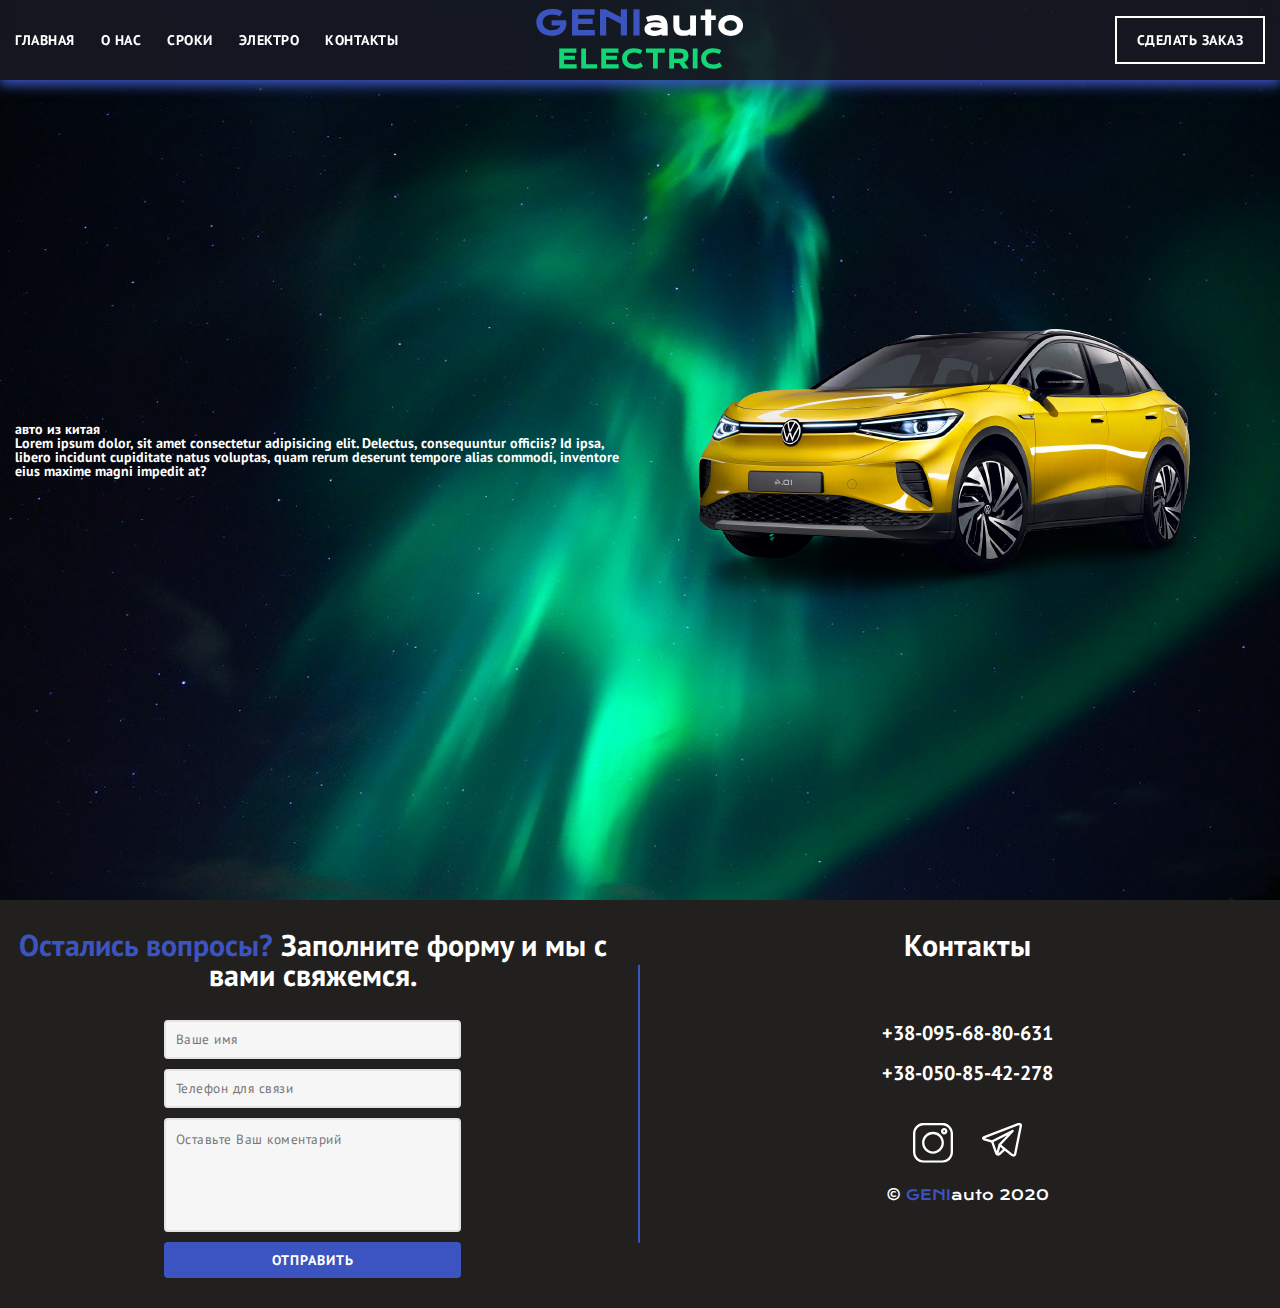
==== electro-car.html @ 73bdcd82 "new" ====
<!DOCTYPE html>
<html lang="en">

<head>
   <meta charset="UTF-8">
   <meta http-equiv="X-UA-Compatible" content="IE=edge">
   <meta name="viewport" content="width=device-width, initial-scale=1.0">
   <link rel="stylesheet" href="css/style.css">
   <title>GENIauto-электро</title>
</head>

<body>
   <div class="wrapper">
      <header class="header">
         <div class="header__row container">
            <nav class="header__menu menu">
               <div class="menu__icon icon-menu">
                  <span></span>
                  <span></span>
                  <span></span>
               </div>
               <div class="menu__body">
                  <ul class="menu__list">
                     <li><a href="./index.html" class="menu__link">Главная</a></li>
                     <li><a href="#" class="menu__link">О нас</a></li>
                     <li><a href="#" class="menu__link">Сроки</a></li>
                     <li><a href="#" class="menu__link">Электро</a></li>
                     <li><a href="#" class="menu__link">Контакты</a></li>
                  </ul>
                  <div class="menu__phone">
                     <a href="tel:+380956880631"> +38-095-68-80-631 </a>
                     <a href="tel:+380508542278"> +38-050-85-42-278 </a>
                  </div>
                  <div class="menu__social">
                     <a href="https://www.instagram.com/geni_auto.com.ua/?hl=ru" target="_blank">
                        <img src="img/icon/instagram.svg" alt="instagram">
                     </a>
                     <a href="tg://resolve?domain=Eglubokiy">
                        <img src="img/icon/telegram.svg" alt="telegram">
                     </a>
                  </div>
               </div>
            </nav>
            <div class="header__logo">
               <a href="./index.html" class="header__logo-link">GENI<span>auto</span>
                  <span class="electro-logo">ELECTRIC</span>
               </a>
            </div>
            <div class="header__contact">
               <a href="#popup" class="header-button popup-link">
                  <span>Сделать заказ</span>
                  <img src="img/icon/order.svg" alt="">
               </a>
            </div>
         </div>
      </header>
      <div id="popup" class="popup">
         <div class="popup_body">
            <div class="popup_content">
               <a href="#heder" class="popup_close close-popup">
                  <img src="img/icon/close.svg" alt="">
               </a>
               <div class="popup_title">
                  <h2>Заполните форму для заказа</h2>
               </div>
               <div class="popup_form" id="popup_form" name="popup_form">
                  <input type="text" class="form-field name" name="name" placeholder="Ваше имя" required>
                  <input type="text" class="form-field phone" name="phone" placeholder="Телефон для связи" required>
                  <textarea class="form-field-textarea" name="message" id="message" cols="30" rows="5"
                     placeholder="Оставьте Ваш коментарий"></textarea>
                  <button class="form-button">Отправить</button>
               </div>
            </div>
         </div>
      </div>
      <main class="main">
         <section class="electric">
            <div class="electric__prev container">
               <div class="electric__content ">
                  <div class="electric__content-title">
                     <h1>авто из китая</h1>
                  </div>
                  <div class="electric__content-text">
                     <p>Lorem ipsum dolor, sit amet consectetur adipisicing elit. Delectus, consequuntur officiis? Id
                        ipsa, libero incidunt cupiditate natus voluptas, quam rerum deserunt tempore alias commodi,
                        inventore eius maxime magni impedit at?</p>
                  </div>
               </div>
               <div class="electric__img">
                  <img src="img/img/background/electro-car.png" alt="">
               </div>
            </div>
         </section>
      </main>
      <footer class="footer">
         <div class="footer__content contact container">
            <div class="contact__body">
               <div class="contact__content column">
                  <div class="column__left">
                     <div class="column__left-title">
                        <h3><span>Остались вопросы?</span> Заполните форму и мы с вами свяжемся.</h3>
                     </div>
                     <div class="column__left-content">
                        <div class="footer__form" id="footer__form" name="footer__form">
                           <input type="text" class="form-field name" name="name" placeholder="Ваше имя" required>
                           <input type="text" class="form-field phone" name="phone" placeholder="Телефон для связи"
                              required>
                           <textarea class="form-field-textarea" name="message" id="message" cols="30" rows="5"
                              placeholder="Оставьте Ваш коментарий"></textarea>
                           <button class="form-button footet__button">Отправить</button>
                        </div>
                     </div>
                  </div>
                  <div class="column__right">
                     <div class="column__right-title">
                        <h3>Контакты</h3>
                     </div>
                     <div class="column__right-content">
                        <div class="column__right-phone">
                           <a href="tel:+380956880631"> +38-095-68-80-631 </a>
                           <a href="tel:+380508542278"> +38-050-85-42-278 </a>
                        </div>
                        <div class="column__right-social">
                           <a href="https://www.instagram.com/geni_auto.com.ua/?hl=ru" target="_blank">
                              <img src="img/icon/instagram.svg" alt="instagram">
                           </a>
                           <a href="tg://resolve?domain=Eglubokiy">
                              <img src="img/icon/telegram.svg" alt="telegram">
                           </a>
                        </div>
                        <span> &copy; <span>GENI</span>auto 2020</span>
                     </div>
                  </div>
               </div>
            </div>
         </div>
      </footer>
   </div>
   <script src="https://code.jquery.com/jquery-3.5.1.min.js"></script>
   <script src="js/script.js"></script>
</body>

</html>
---- css/style.css ----
@charset "UTF-8";
@font-face {
  font-family: "KronaOne";
  src: url("../fonts/KronaOne-Regular.eot");
  src: local("☺"), url("../fonts/KronaOne-Regular.woff") format("woff"), url("../fonts/KronaOne-Regular.ttf") format("truetype"), url("../fonts/KronaOne-Regular.svg") format("svg");
  font-weight: normal;
  font-style: normal;
}
@font-face {
  font-family: "PTSans";
  src: url("../fonts/PTSans-Bold.eot");
  src: local("☺"), url("../fonts/PTSans-Bold.woff") format("woff"), url("../fonts/PTSans-Bold.ttf") format("truetype"), url("../fonts/PTSans-Bold.svg") format("svg");
  font-weight: 700;
  font-style: normal;
}
@font-face {
  font-family: "PTSans";
  src: url("../fonts/PTSans-Regular.eot");
  src: local("☺"), url("../fonts/PTSans-Regular.woff") format("woff"), url("../fonts/PTSans-Regular.ttf") format("truetype"), url("../fonts/PTSans-Regular.svg") format("svg");
  font-weight: normal;
  font-style: normal;
}
*,
*::before,
*::after {
  padding: 0;
  margin: 0;
  border: 0;
  -webkit-box-sizing: border-box;
          box-sizing: border-box;
}

a {
  text-decoration: none;
}
a:visited {
  text-decoration: none;
}

ul,
ol,
li {
  list-style: none;
}

img {
  vertical-align: top;
}

h1,
h2,
h3,
h4,
h5,
h6 {
  font-weight: inherit;
  font-size: inherit;
}

html,
body {
  height: 100%;
  line-height: 1;
  font-size: 14px;
  color: #000;
  font-family: "PTSans";
  font-weight: 700;
}
html._lock,
body._lock {
  overflow: hidden;
}

.container {
  max-width: 1440px;
  padding: 0 15px;
  margin: 0 auto;
}

.wrapper {
  overflow: hidden;
  min-height: 100%;
  display: -webkit-box;
  display: -ms-flexbox;
  display: flex;
  -webkit-box-orient: vertical;
  -webkit-box-direction: normal;
      -ms-flex-direction: column;
          flex-direction: column;
}

button {
  outline: none;
}
button:hover {
  cursor: pointer;
}

.popup {
  position: fixed;
  width: 100%;
  height: 100%;
  background-color: #000000cc;
  top: 0;
  left: 0;
  opacity: 0;
  visibility: hidden;
  -webkit-transition: all 0.8s ease 0s;
  -o-transition: all 0.8s ease 0s;
  transition: all 0.8s ease 0s;
  z-index: 20;
}

.popup.open {
  opacity: 1;
  visibility: visible;
}

.popup.open .popup_content {
  -webkit-transform: translate(0px, 0px);
      -ms-transform: translate(0px, 0px);
          transform: translate(0px, 0px);
  opacity: 1;
}

.popup_area {
  position: absolute;
  width: 100%;
  height: 100%;
  top: 0;
  left: 0;
}

.popup_body {
  height: 100%;
  display: -webkit-box;
  display: -ms-flexbox;
  display: flex;
  -webkit-box-pack: center;
      -ms-flex-pack: center;
          justify-content: center;
  -webkit-box-align: center;
      -ms-flex-align: center;
          align-items: center;
  padding: 30px 10px;
}

.popup_content {
  background-color: #ffffff;
  color: #000000;
  width: 330px;
  padding: 40px 30px 30px;
  display: -webkit-box;
  display: -ms-flexbox;
  display: flex;
  -webkit-box-orient: vertical;
  -webkit-box-direction: normal;
      -ms-flex-direction: column;
          flex-direction: column;
  position: relative;
  opacity: 0;
  -webkit-transition: all 0.8s ease 0s;
  -o-transition: all 0.8s ease 0s;
  transition: all 0.8s ease 0s;
  -webkit-transform: translate(0px, -100%);
      -ms-transform: translate(0px, -100%);
          transform: translate(0px, -100%);
}

.popup_close {
  position: absolute;
  top: 10px;
  right: 10px;
  -webkit-transition: 0.2s;
  -o-transition: 0.2s;
  transition: 0.2s;
}
.popup_close:hover {
  -webkit-transform: rotate(90deg);
      -ms-transform: rotate(90deg);
          transform: rotate(90deg);
  -webkit-transition: 0.2s;
  -o-transition: 0.2s;
  transition: 0.2s;
}

.popup_title {
  margin-bottom: 15px;
  font-family: "PTSans";
  font-weight: 700;
  text-align: center;
  text-transform: uppercase;
  font-size: 22px;
}

.popup_form {
  display: -webkit-box;
  display: -ms-flexbox;
  display: flex;
  -webkit-box-orient: vertical;
  -webkit-box-direction: normal;
      -ms-flex-direction: column;
          flex-direction: column;
}

.form-field {
  background-color: #f6f6f6;
  margin-bottom: 10px;
  line-height: 2.5rem;
  padding-left: 10px;
  border: 2px solid #e3e2e7;
  color: #79787f;
  -webkit-transition: all 0.6s ease;
  -o-transition: all 0.6s ease;
  transition: all 0.6s ease;
  font-family: "PTSans";
  font-weight: normal;
  letter-spacing: 0.5px;
  border-radius: 4px;
}
.form-field:focus {
  border-color: #3c54c0;
  color: #79787f;
  -webkit-transition: all 0.6s ease;
  -o-transition: all 0.6s ease;
  transition: all 0.6s ease;
  outline: none;
}

.form-field-textarea {
  background-color: #f6f6f6;
  margin-bottom: 10px;
  padding: 10px;
  border: 2px solid #e3e2e7;
  color: #79787f;
  resize: none;
  -webkit-transition: all 0.6s ease;
  -o-transition: all 0.6s ease;
  transition: all 0.6s ease;
  font-family: "PTSans";
  font-weight: normal;
  letter-spacing: 0.5px;
  border-radius: 4px;
}
.form-field-textarea:focus {
  border-color: #3c54c0;
  -webkit-transition: all 0.6s ease;
  -o-transition: all 0.6s ease;
  transition: all 0.6s ease;
  outline: none;
}

.form-button {
  background-color: #3c54c0;
  width: 100%;
  line-height: 32px;
  color: #ffffff;
  text-transform: uppercase;
  font-size: 14px;
  font-family: "PTSans";
  letter-spacing: 1px;
  font-weight: 700;
  -webkit-transition: 0.4s ease-out;
  -o-transition: 0.4s ease-out;
  transition: 0.4s ease-out;
  border-radius: 4px;
}
.form-button:hover {
  background-color: #1e1d24;
  -webkit-transition: 0.4s ease-out;
  -o-transition: 0.4s ease-out;
  transition: 0.4s ease-out;
}

@font-face {
  font-family: "KronaOne";
  src: url("../fonts/KronaOne-Regular.eot");
  src: local("☺"), url("../fonts/KronaOne-Regular.woff") format("woff"), url("../fonts/KronaOne-Regular.ttf") format("truetype"), url("../fonts/KronaOne-Regular.svg") format("svg");
  font-weight: normal;
  font-style: normal;
}
@font-face {
  font-family: "PTSans";
  src: url("../fonts/PTSans-Bold.eot");
  src: local("☺"), url("../fonts/PTSans-Bold.woff") format("woff"), url("../fonts/PTSans-Bold.ttf") format("truetype"), url("../fonts/PTSans-Bold.svg") format("svg");
  font-weight: 700;
  font-style: normal;
}
@font-face {
  font-family: "PTSans";
  src: url("../fonts/PTSans-Regular.eot");
  src: local("☺"), url("../fonts/PTSans-Regular.woff") format("woff"), url("../fonts/PTSans-Regular.ttf") format("truetype"), url("../fonts/PTSans-Regular.svg") format("svg");
  font-weight: normal;
  font-style: normal;
}
*,
*::before,
*::after {
  padding: 0;
  margin: 0;
  border: 0;
  -webkit-box-sizing: border-box;
          box-sizing: border-box;
}

a {
  text-decoration: none;
}
a:visited {
  text-decoration: none;
}

ul,
ol,
li {
  list-style: none;
}

img {
  vertical-align: top;
}

h1,
h2,
h3,
h4,
h5,
h6 {
  font-weight: inherit;
  font-size: inherit;
}

html,
body {
  height: 100%;
  line-height: 1;
  font-size: 14px;
  color: #000;
  font-family: "PTSans";
  font-weight: 700;
}
html._lock,
body._lock {
  overflow: hidden;
}

.container {
  max-width: 1440px;
  padding: 0 15px;
  margin: 0 auto;
}

.wrapper {
  overflow: hidden;
  min-height: 100%;
  display: -webkit-box;
  display: -ms-flexbox;
  display: flex;
  -webkit-box-orient: vertical;
  -webkit-box-direction: normal;
      -ms-flex-direction: column;
          flex-direction: column;
}

button {
  outline: none;
}
button:hover {
  cursor: pointer;
}

.popup {
  position: fixed;
  width: 100%;
  height: 100%;
  background-color: #000000cc;
  top: 0;
  left: 0;
  opacity: 0;
  visibility: hidden;
  -webkit-transition: all 0.8s ease 0s;
  -o-transition: all 0.8s ease 0s;
  transition: all 0.8s ease 0s;
  z-index: 20;
}

.popup.open {
  opacity: 1;
  visibility: visible;
}

.popup.open .popup_content {
  -webkit-transform: translate(0px, 0px);
      -ms-transform: translate(0px, 0px);
          transform: translate(0px, 0px);
  opacity: 1;
}

.popup_area {
  position: absolute;
  width: 100%;
  height: 100%;
  top: 0;
  left: 0;
}

.popup_body {
  height: 100%;
  display: -webkit-box;
  display: -ms-flexbox;
  display: flex;
  -webkit-box-pack: center;
      -ms-flex-pack: center;
          justify-content: center;
  -webkit-box-align: center;
      -ms-flex-align: center;
          align-items: center;
  padding: 30px 10px;
}

.popup_content {
  background-color: #ffffff;
  color: #000000;
  width: 330px;
  padding: 40px 30px 30px;
  display: -webkit-box;
  display: -ms-flexbox;
  display: flex;
  -webkit-box-orient: vertical;
  -webkit-box-direction: normal;
      -ms-flex-direction: column;
          flex-direction: column;
  position: relative;
  opacity: 0;
  -webkit-transition: all 0.8s ease 0s;
  -o-transition: all 0.8s ease 0s;
  transition: all 0.8s ease 0s;
  -webkit-transform: translate(0px, -100%);
      -ms-transform: translate(0px, -100%);
          transform: translate(0px, -100%);
}

.popup_close {
  position: absolute;
  top: 10px;
  right: 10px;
  -webkit-transition: 0.2s;
  -o-transition: 0.2s;
  transition: 0.2s;
}
.popup_close:hover {
  -webkit-transform: rotate(90deg);
      -ms-transform: rotate(90deg);
          transform: rotate(90deg);
  -webkit-transition: 0.2s;
  -o-transition: 0.2s;
  transition: 0.2s;
}

.popup_title {
  margin-bottom: 15px;
  font-family: "PTSans";
  font-weight: 700;
  text-align: center;
  text-transform: uppercase;
  font-size: 22px;
}

.popup_form {
  display: -webkit-box;
  display: -ms-flexbox;
  display: flex;
  -webkit-box-orient: vertical;
  -webkit-box-direction: normal;
      -ms-flex-direction: column;
          flex-direction: column;
}

.form-field {
  background-color: #f6f6f6;
  margin-bottom: 10px;
  line-height: 2.5rem;
  padding-left: 10px;
  border: 2px solid #e3e2e7;
  color: #79787f;
  -webkit-transition: all 0.6s ease;
  -o-transition: all 0.6s ease;
  transition: all 0.6s ease;
  font-family: "PTSans";
  font-weight: normal;
  letter-spacing: 0.5px;
  border-radius: 4px;
}
.form-field:focus {
  border-color: #3c54c0;
  color: #79787f;
  -webkit-transition: all 0.6s ease;
  -o-transition: all 0.6s ease;
  transition: all 0.6s ease;
  outline: none;
}

.form-field-textarea {
  background-color: #f6f6f6;
  margin-bottom: 10px;
  padding: 10px;
  border: 2px solid #e3e2e7;
  color: #79787f;
  resize: none;
  -webkit-transition: all 0.6s ease;
  -o-transition: all 0.6s ease;
  transition: all 0.6s ease;
  font-family: "PTSans";
  font-weight: normal;
  letter-spacing: 0.5px;
  border-radius: 4px;
}
.form-field-textarea:focus {
  border-color: #3c54c0;
  -webkit-transition: all 0.6s ease;
  -o-transition: all 0.6s ease;
  transition: all 0.6s ease;
  outline: none;
}

.form-button {
  background-color: #3c54c0;
  width: 100%;
  line-height: 32px;
  color: #ffffff;
  text-transform: uppercase;
  font-size: 14px;
  font-family: "PTSans";
  letter-spacing: 1px;
  font-weight: 700;
  -webkit-transition: 0.4s ease-out;
  -o-transition: 0.4s ease-out;
  transition: 0.4s ease-out;
  border-radius: 4px;
}
.form-button:hover {
  background-color: #1e1d24;
  -webkit-transition: 0.4s ease-out;
  -o-transition: 0.4s ease-out;
  transition: 0.4s ease-out;
}

.header__logo .electro-logo {
  color: #13d675;
  font-size: 25px;
}

.electric {
  background-image: url(../img/img/background/bg-electro.jpg);
  background-position: center;
  background-repeat: no-repeat;
  background-size: cover;
  height: 100vh;
}
.electric__prev {
  height: 100%;
  display: -webkit-box;
  display: -ms-flexbox;
  display: flex;
  -webkit-box-align: center;
      -ms-flex-align: center;
          align-items: center;
}
.electric__content {
  -webkit-box-flex: 1;
      -ms-flex: 1 0 50%;
          flex: 1 0 50%;
  color: #ffffff;
}
.electric__img {
  -webkit-box-flex: 1;
      -ms-flex: 1 0 50%;
          flex: 1 0 50%;
}

.ibg {
  background-image: url(../img/img/background/bg-main.jpg);
  background-position: center;
  background-size: cover;
  background-repeat: no-repeat;
  background-attachment: fixed;
}
@media (max-width: 1366px) {
  .ibg {
    background-attachment: scroll;
  }
}

.header {
  position: fixed;
  background-color: #161822e6;
  z-index: 3;
  width: 100%;
  -webkit-box-shadow: 0px 4px 12px 1px #3c54c0;
          box-shadow: 0px 4px 12px 1px #3c54c0;
}
.header__row {
  display: -webkit-box;
  display: -ms-flexbox;
  display: flex;
  text-align: center;
  -webkit-box-align: center;
      -ms-flex-align: center;
          align-items: center;
  height: 80px;
}
.header__menu {
  -webkit-box-flex: 0;
      -ms-flex: 0 1 40%;
          flex: 0 1 40%;
  -webkit-box-ordinal-group: 1;
      -ms-flex-order: 0;
          order: 0;
}
.header__logo {
  -webkit-box-flex: 0;
      -ms-flex: 0 1 20%;
          flex: 0 1 20%;
  font-family: "KronaOne";
  -webkit-box-ordinal-group: 2;
      -ms-flex-order: 1;
          order: 1;
}
.header__logo span {
  color: #ffffff;
}
.header__logo-link {
  color: #3c54c0;
  font-size: 33px;
  letter-spacing: 1px;
}
.header__contact {
  display: -webkit-box;
  display: -ms-flexbox;
  display: flex;
  -webkit-box-flex: 0;
      -ms-flex: 0 1 40%;
          flex: 0 1 40%;
  -webkit-box-ordinal-group: 3;
      -ms-flex-order: 2;
          order: 2;
  -webkit-box-pack: end;
      -ms-flex-pack: end;
          justify-content: flex-end;
}
.header__contact img {
  display: none;
}
.header__contact a {
  color: #ffffff;
  line-height: 14px;
  font-size: 14px;
  padding: 15px 20px 15px 20px;
  border: solid 2px #ffffff;
  -webkit-transition: 0.3s ease-in;
  -o-transition: 0.3s ease-in;
  transition: 0.3s ease-in;
  letter-spacing: 0.5px;
  text-transform: uppercase;
}
.header__contact a:hover {
  background-color: #3c54c0;
  -webkit-transition: 0.3s ease-in;
  -o-transition: 0.3s ease-in;
  transition: 0.3s ease-in;
  border: solid 2px #3c54c0;
}
@media (max-width: 1100px) {
  .header__row {
    height: 65px;
  }
  .header__menu {
    -webkit-box-flex: 0;
        -ms-flex: 0 1 40%;
            flex: 0 1 40%;
    font-size: 12px;
  }
  .header__menu.flex {
    -webkit-box-flex: 0;
        -ms-flex: 0 1 50%;
            flex: 0 1 50%;
  }
  .header__logo {
    -webkit-box-flex: 0;
        -ms-flex: 0 1 30%;
            flex: 0 1 30%;
    font-size: 28px;
    z-index: 5;
  }
  .header__logo.flex {
    -webkit-box-flex: 0;
        -ms-flex: 0 1 50%;
            flex: 0 1 50%;
  }
  .header__contact {
    -webkit-box-flex: 0;
        -ms-flex: 0 1 30%;
            flex: 0 1 30%;
  }
  .header__contact a {
    padding: 10px 15px 10px 15px;
    font-size: 12px;
  }
  .header__contact._none {
    display: none;
  }
}
@media (max-width: 900px) {
  .header__menu {
    -webkit-box-ordinal-group: 4;
        -ms-flex-order: 3;
            order: 3;
    -webkit-box-flex: 0;
        -ms-flex: 0 1 15%;
            flex: 0 1 15%;
  }
  .header__contact {
    -webkit-box-flex: 0;
        -ms-flex: 0 1 25%;
            flex: 0 1 25%;
    -webkit-box-ordinal-group: 1;
        -ms-flex-order: 0;
            order: 0;
    -webkit-box-pack: start;
        -ms-flex-pack: start;
            justify-content: flex-start;
  }
  .header__logo {
    -webkit-box-flex: 0;
        -ms-flex: 0 1 60%;
            flex: 0 1 60%;
  }
}
@media (max-width: 650px) {
  .header__contact {
    -webkit-box-flex: 0;
        -ms-flex: 0 1 15%;
            flex: 0 1 15%;
  }
  .header__contact span {
    display: none;
  }
  .header__contact img {
    display: block;
  }
  .header__contact a {
    padding: 0px;
    border: none;
  }
  .header__contact a:hover {
    background-color: transparent;
    border: none;
  }
  .header__logo {
    -webkit-box-flex: 0;
        -ms-flex: 0 1 70%;
            flex: 0 1 70%;
    font-size: 22px;
  }
}
.header .menu {
  position: relative;
}
.header .menu__list {
  display: -webkit-box;
  display: -ms-flexbox;
  display: flex;
}
.header .menu__list li {
  text-transform: uppercase;
  letter-spacing: 0.5px;
  font-size: 14px;
  margin: 0px 13px 0px 13px;
  position: relative;
}
.header .menu__list li:first-child {
  margin: 0px 13px 0px 0px;
}
@media (max-width: 1100px) {
  .header .menu__list li {
    margin: 0px 9px 0px 9px;
    font-size: 12px;
  }
  .header .menu__list li:first-child {
    margin: 0px 9px 0px 0px;
  }
}
.header .menu__link {
  color: #ffffff;
  -webkit-transition: 0.3s ease-in;
  -o-transition: 0.3s ease-in;
  transition: 0.3s ease-in;
}
.header .menu__link::after {
  content: "";
  position: absolute;
  left: 50%;
  top: 0;
  width: 0%;
  height: 3px;
  background-color: #3c54c0;
  -webkit-transition: 0.2s ease;
  -o-transition: 0.2s ease;
  transition: 0.2s ease;
}
@media (max-width: 1365px) {
  .header .menu__link::after {
    display: none;
  }
}
.header .menu__link:hover:after {
  width: 100%;
  left: 0;
  top: 16px;
}
.header .menu__phone {
  display: none;
}
.header .menu__social {
  display: none;
}
@media (max-width: 900px) {
  .header .menu__body {
    position: fixed;
    width: 100%;
    height: 100%;
    overflow: auto;
    top: 0;
    left: 0;
    background-color: #000000;
    padding: 150px 0px 0px 0px;
    -webkit-transform: translate3d(100%, 0px, 0px);
            transform: translate3d(100%, 0px, 0px);
    -webkit-transition-duration: 0.3s, 0s;
         -o-transition-duration: 0.3s, 0s;
            transition-duration: 0.3s, 0s;
  }
  .header .menu__body.active {
    -webkit-transform: translate3d(0px, 0px, 0px);
            transform: translate3d(0px, 0px, 0px);
  }
  .header .menu__list {
    display: block;
    text-align: left !important;
    position: relative;
  }
  .header .menu__list li {
    margin: 0px 0px 20px 30px !important;
    font-size: 20px;
    width: -webkit-fit-content;
    width: -moz-fit-content;
    width: fit-content;
  }
  .header .menu__list:after {
    content: "";
    height: 120%;
    width: 2px;
    background-color: #3c54c0;
    position: absolute;
    top: -10%;
    right: 40%;
  }
  .header .menu__link:hover:after {
    width: 100%;
    left: 0;
    top: 22px;
  }
  .header .menu__phone {
    display: -webkit-box;
    display: -ms-flexbox;
    display: flex;
    -webkit-box-orient: vertical;
    -webkit-box-direction: normal;
        -ms-flex-direction: column;
            flex-direction: column;
    text-align: left;
    font-size: 16px;
  }
  .header .menu__phone a {
    color: #ffffff;
    padding: 10px 0px 10px 25px;
  }
  .header .menu__phone a:first-child {
    padding: 30px 0px 10px 25px;
  }
  .header .menu__social {
    display: -webkit-box;
    display: -ms-flexbox;
    display: flex;
    -webkit-box-orient: vertical;
    -webkit-box-direction: normal;
        -ms-flex-direction: column;
            flex-direction: column;
    position: absolute;
    right: 15%;
    top: 150px;
  }
  .header .menu__social a {
    padding: 0px 0px 20px 0px;
  }
}
@media (max-width: 900px) {
  .header .icon-menu {
    display: block;
    position: absolute;
    top: -10px;
    right: 5px;
    width: 30px;
    height: 18px;
    cursor: pointer;
    z-index: 5;
  }
  .header .icon-menu span {
    -webkit-transition-duration: 0.3s, 0s;
         -o-transition-duration: 0.3s, 0s;
            transition-duration: 0.3s, 0s;
    top: 8px;
    left: 0px;
    position: absolute;
    width: 100%;
    height: 2px;
    background-color: #ffffff;
  }
  .header .icon-menu span:first-child {
    top: 0px;
  }
  .header .icon-menu span:last-child {
    top: auto;
    bottom: 0px;
  }
  .header .icon-menu.active span {
    -webkit-transform: scale(0);
        -ms-transform: scale(0);
            transform: scale(0);
    background-color: #ffffff;
  }
  .header .icon-menu.active span:first-child {
    -webkit-transform: rotate(-45deg);
        -ms-transform: rotate(-45deg);
            transform: rotate(-45deg);
    top: 8px;
  }
  .header .icon-menu.active span:last-child {
    -webkit-transform: rotate(45deg);
        -ms-transform: rotate(45deg);
            transform: rotate(45deg);
    bottom: 8px;
  }
}

.main {
  -webkit-box-flex: 1;
      -ms-flex: 1 1 auto;
          flex: 1 1 auto;
}

.main-screen {
  width: 100%;
  height: 100vh;
}
.main-screen__bg {
  width: 100%;
  height: 100%;
  display: -webkit-box;
  display: -ms-flexbox;
  display: flex;
  -webkit-box-align: center;
      -ms-flex-align: center;
          align-items: center;
}
.main-screen__text {
  width: 70%;
  text-align: center;
  color: white;
}
.main-screen__text h1 {
  padding: calc(15px + 20 * ((100vw - 320px) / 1120));
  font-size: 50px;
  background-color: #161822c7;
}
.main-screen__text h1 .color {
  font-family: "KronaOne";
  color: #3c54c0;
  -webkit-text-stroke: 1.4px #3c54c0;
}
.main-screen__text h1 .transperent {
  -webkit-text-fill-color: transparent;
  -webkit-text-stroke: 1px #ffffff;
}
.main-screen__text h1 span {
  font-size: 50px;
}
@media (max-width: 900px) {
  .main-screen__text {
    width: 100%;
  }
}
@media (max-width: 500px) {
  .main-screen__text h1 {
    font-size: 35px;
  }
}
@media (max-width: 400px) {
  .main-screen__text h1 span {
    font-size: 40px;
  }
}

.benefits__row {
  display: -webkit-box;
  display: -ms-flexbox;
  display: flex;
  -ms-flex-pack: distribute;
      justify-content: space-around;
  -webkit-box-align: center;
      -ms-flex-align: center;
          align-items: center;
  padding: 20px 0px 20px 0px;
}
.benefits__column {
  -webkit-box-flex: 0;
      -ms-flex: 0 1 25%;
          flex: 0 1 25%;
  display: -webkit-box;
  display: -ms-flexbox;
  display: flex;
  height: 100px;
  padding: 0px 15px;
  -webkit-box-orient: vertical;
  -webkit-box-direction: normal;
      -ms-flex-direction: column;
          flex-direction: column;
  -webkit-box-pack: center;
      -ms-flex-pack: center;
          justify-content: center;
  position: relative;
  text-align: center;
}
.benefits__column::after {
  content: "";
  width: 2px;
  height: 75px;
  background-color: #3c54c0;
  position: absolute;
  bottom: 15%;
  right: 0px;
}
.benefits__column:first-child::before {
  content: "";
  width: 2px;
  height: 75px;
  background-color: #3c54c0;
  position: absolute;
  bottom: 15%;
  left: 0px;
}
.benefits__column span:first-child {
  font-size: 35px;
  font-weight: 700;
}
.benefits__column span:last-child {
  font-size: 20px;
  font-weight: normal;
}
@media (max-width: 1000px) {
  .benefits__column span:first-child {
    font-size: 25px;
  }
  .benefits__column span:last-child {
    font-size: 18px;
  }
}
@media (max-width: 800px) {
  .benefits__row {
    -webkit-box-orient: vertical;
    -webkit-box-direction: normal;
        -ms-flex-direction: column;
            flex-direction: column;
    -webkit-box-flex: 0;
        -ms-flex: 0 1 50%;
            flex: 0 1 50%;
  }
  .benefits__column {
    position: relative;
    margin: 0px 0 50px 0px;
    width: 70%;
  }
  .benefits__column span:first-child {
    margin-bottom: 10px;
  }
  .benefits__column:last-child {
    margin: 0px 0px 0px 0px;
  }
  .benefits__column::after {
    content: "";
    width: 140px;
    height: 2px;
    background-color: #3c54c0;
    position: absolute;
    bottom: 0;
    left: 50%;
    margin-left: -70px;
    margin-bottom: -25px;
  }
  .benefits__column::before {
    display: none;
  }
  .benefits__column:last-child::after {
    display: none;
  }
}

.timeline {
  position: relative;
  min-height: 150px;
  padding-bottom: 30px;
  max-width: 800px;
  margin: 0 auto;
}
.timeline__block {
  color: #ffffff;
  background-color: #21201e;
}
.timeline__title {
  text-align: center;
  margin-bottom: 40px;
  max-width: 800px;
  margin: 0px auto;
  font-size: 16px;
  padding: 50px 0px 0px 0px;
}
.timeline__title h2 {
  text-transform: uppercase;
  font-size: 40px;
  color: #3c54c0;
  margin: 0px 0px 30px 0px;
}
.timeline__title h2 span {
  color: #ffffff;
}

.line {
  position: absolute;
  z-index: 2;
  left: calc(50% - 1px);
  width: 2px;
  top: -15px;
  background-color: #fff;
  display: none;
}
.line:before, .line::after {
  position: absolute;
  display: block;
  content: "";
  height: 1rem;
  width: 1rem;
  border-radius: 50%;
  background-color: #fff;
  left: 50%;
  -webkit-transform: translateX(-50%);
      -ms-transform: translateX(-50%);
          transform: translateX(-50%);
}
.line:after {
  bottom: 0;
}

.section {
  display: -webkit-box;
  display: -ms-flexbox;
  display: flex;
  opacity: 0;
  -webkit-transform: translateX(-100%);
      -ms-transform: translateX(-100%);
          transform: translateX(-100%);
  -webkit-transition: 0.8s ease;
  -o-transition: 0.8s ease;
  transition: 0.8s ease;
  position: relative;
  z-index: 1;
  margin: 25px 0 0 0;
  padding: 1rem;
  -webkit-box-align: center;
      -ms-flex-align: center;
          align-items: center;
  min-height: 90px;
  cursor: pointer;
}
.section__content {
  width: calc(50% - 2rem);
  min-width: 230px;
}
.section:nth-child(odd) {
  -webkit-transition: 0.8s ease;
  -o-transition: 0.8s ease;
  transition: 0.8s ease;
  -webkit-box-orient: horizontal;
  -webkit-box-direction: reverse;
      -ms-flex-direction: row-reverse;
          flex-direction: row-reverse;
  -webkit-transform: translateX(-100%);
      -ms-transform: translateX(-100%);
          transform: translateX(-100%);
}
.section .content__accordeon {
  display: none;
}
.section .content__accordeon p {
  font-size: 14px;
  letter-spacing: 1px;
}

.bead {
  position: absolute;
  display: block;
  width: 1rem;
  height: 1rem;
  font-size: 30px;
  line-height: 45px;
  border-radius: 50%;
  background-color: #fff;
  -webkit-box-shadow: 0px 0px 11px 3px #3c54c0;
          box-shadow: 0px 0px 11px 3px #3c54c0;
  left: 50%;
  top: 15px;
  -webkit-transform: translateX(-50%);
      -ms-transform: translateX(-50%);
          transform: translateX(-50%);
}

.content {
  border-radius: 20px;
  padding: 15px 60px 0px;
  background-color: #fff;
  position: relative;
  -webkit-transition: 0.5s;
  -o-transition: 0.5s;
  transition: 0.5s;
}
.content span {
  width: 50px;
  padding-top: 5px;
  height: 50px;
  background-color: #3c54c0;
  border-radius: 50%;
  text-align: center;
  font-family: "KronaOne";
  font-size: 40px;
  position: absolute;
  top: calc(50% - 25px);
  left: 10px;
}
.content h2 {
  font-size: 18px;
  font-weight: 700;
  text-transform: uppercase;
  color: #3c54c0;
  letter-spacing: 1px;
  text-align: center;
}
.content img {
  margin-left: calc(50% - 12.5px);
  width: 25px;
  height: 25px;
  -webkit-transition: 0.4s ease;
  -o-transition: 0.4s ease;
  transition: 0.4s ease;
}

.accordeon__active {
  border-radius: 20px 20px 0px 0px;
}
.accordeon__active .accordeon-arrow {
  -webkit-transform: rotate(180deg);
      -ms-transform: rotate(180deg);
          transform: rotate(180deg);
}

.show-me:nth-child(n) {
  -webkit-transform: none;
      -ms-transform: none;
          transform: none;
  opacity: 1;
}

.content__accordeon p {
  background-color: #fff;
  color: #000000;
  border-radius: 0px 0px 20px 20px;
  padding: 15px;
  margin: -10px 0 0 0;
}

@media (max-width: 800px) {
  .content span {
    left: 5px;
    width: 40px;
    height: 40px;
    font-size: 30px;
    top: calc(50% - 20px);
  }
  .content h2 {
    text-align: center;
  }
}
@media (max-width: 550px) {
  .section {
    -webkit-box-align: start;
        -ms-flex-align: start;
            align-items: flex-start;
    margin-left: 10%;
  }
  .section__content {
    width: 100%;
    min-width: 230px;
  }
  .section:nth-child(odd) {
    -webkit-box-orient: vertical;
    -webkit-box-direction: normal;
        -ms-flex-direction: column;
            flex-direction: column;
  }

  .line {
    left: calc(5% - 1px);
  }

  .bead {
    left: -5.5%;
  }

  .timeline__title h2 {
    font-size: 25px;
    line-height: 27px;
  }
  .timeline__title h2 span {
    color: #ffffff;
  }
}
@media (max-width: 460px) {
  .content h2 {
    font-size: 13px;
  }
}
.why-we {
  background-color: #21201e;
  padding: 30px 0 30px 0;
  text-align: center;
}
.why-we__body h2 {
  text-transform: uppercase;
  font-size: 40px;
  letter-spacing: 1px;
  margin: 30px 0px 0px 0px;
  color: #fff;
}
.why-we__body h2 span {
  color: #3c54c0;
}
.why-we__body p {
  color: #fff;
  letter-spacing: 1px;
  font-size: 20px;
  font-weight: normal;
  position: relative;
  margin-top: 40px;
}
@media (max-width: 1100px) {
  .why-we__body p {
    font-size: 18px;
  }
}
@media (max-width: 800px) {
  .why-we__body p {
    font-size: 16px;
  }
}
@media (max-width: 550px) {
  .why-we__body p {
    font-size: 14px;
  }
}
.why-we__card-block {
  display: -ms-grid;
  display: grid;
  -ms-grid-columns: 23% 40px 23% 40px 23%;
  grid-template-columns: 23% 23% 23%;
  -ms-grid-rows: 1fr 40px 1fr;
  grid-template-rows: 1fr 1fr;
  grid-gap: 40px;
  -webkit-box-pack: center;
      -ms-flex-pack: center;
          justify-content: center;
  margin: 70px 0px 50px;
}
.why-we__card-block > *:nth-child(1) {
  -ms-grid-row: 1;
  -ms-grid-column: 1;
}
.why-we__card-block > *:nth-child(2) {
  -ms-grid-row: 1;
  -ms-grid-column: 3;
}
.why-we__card-block > *:nth-child(3) {
  -ms-grid-row: 1;
  -ms-grid-column: 5;
}
.why-we__card-block > *:nth-child(4) {
  -ms-grid-row: 3;
  -ms-grid-column: 1;
}
.why-we__card-block > *:nth-child(5) {
  -ms-grid-row: 3;
  -ms-grid-column: 3;
}
.why-we__card-block > *:nth-child(6) {
  -ms-grid-row: 3;
  -ms-grid-column: 5;
}
@media (max-width: 1100px) {
  .why-we__card-block {
    -ms-grid-columns: 25% 40px 25% 40px 25%;
    grid-template-columns: 25% 25% 25%;
  }
}
@media (max-width: 900px) {
  .why-we__card-block {
    grid-gap: 25px;
    -ms-grid-columns: 40% 25px 40%;
    grid-template-columns: 40% 40%;
    -ms-grid-rows: 1fr 25px 1fr 25px 1fr;
    grid-template-rows: 1fr 1fr 1fr;
    margin: 50px 0px 30px;
  }
  .why-we__card-block > *:nth-child(1) {
    -ms-grid-row: 1;
    -ms-grid-column: 1;
  }
  .why-we__card-block > *:nth-child(2) {
    -ms-grid-row: 1;
    -ms-grid-column: 3;
  }
  .why-we__card-block > *:nth-child(3) {
    -ms-grid-row: 3;
    -ms-grid-column: 1;
  }
  .why-we__card-block > *:nth-child(4) {
    -ms-grid-row: 3;
    -ms-grid-column: 3;
  }
  .why-we__card-block > *:nth-child(5) {
    -ms-grid-row: 5;
    -ms-grid-column: 1;
  }
  .why-we__card-block > *:nth-child(6) {
    -ms-grid-row: 5;
    -ms-grid-column: 3;
  }
  .why-we__body h2 {
    font-size: 25px;
  }
}
@media (max-width: 600px) {
  .why-we__card-block {
    -ms-grid-columns: 75%;
    grid-template-columns: 75%;
    -ms-grid-rows: 1fr 25px 1fr 25px 1fr 25px 1fr;
    grid-template-rows: 1fr 1fr 1fr 1fr;
    margin: 35px 0px 20px;
  }
  .why-we__card-block > *:nth-child(1) {
    -ms-grid-row: 1;
    -ms-grid-column: 1;
  }
  .why-we__card-block > *:nth-child(2) {
    -ms-grid-row: 3;
    -ms-grid-column: 1;
  }
  .why-we__card-block > *:nth-child(3) {
    -ms-grid-row: 5;
    -ms-grid-column: 1;
  }
  .why-we__card-block > *:nth-child(4) {
    -ms-grid-row: 7;
    -ms-grid-column: 1;
  }
}
@media (max-width: 460px) {
  .why-we__card-block {
    -ms-grid-columns: 1fr;
    grid-template-columns: 1fr;
    margin: 35px 0px 0px;
  }
}

.card {
  min-height: 250px;
  position: relative;
  -webkit-perspective: 3000px;
          perspective: 3000px;
}
.card:hover {
  cursor: pointer;
}
.card:hover .card__front {
  -webkit-transform: rotateY(-90deg) translateX(-22%);
          transform: rotateY(-90deg) translateX(-22%);
  margin-left: -50%;
}
.card:hover .card__back {
  -webkit-transform: rotateY(0) translateX(0);
          transform: rotateY(0) translateX(0);
  left: 0;
}
.card__front, .card__back {
  position: absolute;
  width: 100%;
  height: 100%;
  left: 0;
  top: 0;
  -webkit-backface-visibility: hidden;
          backface-visibility: hidden;
  color: #fff;
  letter-spacing: 1px;
  font-weight: normal;
  padding: 20px;
  display: -ms-grid;
  display: grid;
  -webkit-box-pack: center;
      -ms-flex-pack: center;
          justify-content: center;
  -webkit-box-align: center;
      -ms-flex-align: center;
          align-items: center;
}
.card__front p, .card__back p {
  font-size: 16px;
}
.card__front {
  -ms-grid-columns: 1fr;
  grid-template-columns: 1fr;
  -webkit-box-sizing: border-box;
          box-sizing: border-box;
  -webkit-transition: all 0.8s ease-in-out;
  -o-transition: all 0.8s ease-in-out;
  transition: all 0.8s ease-in-out;
  background-color: #323335;
}
.card__front img {
  width: 80px;
  height: 80px;
  margin: 0 auto;
}
.card__front h3 {
  font-size: 22px;
  letter-spacing: 1px;
  padding: auto 0;
}
.card__back {
  -webkit-box-align: center;
      -ms-flex-align: center;
          align-items: center;
  background-color: #3c54c0;
  -webkit-transition: all 0.8s ease-in-out;
  -o-transition: all 0.8s ease-in-out;
  transition: all 0.8s ease-in-out;
  -webkit-transform: rotateY(90deg) translateX(22%);
          transform: rotateY(90deg) translateX(22%);
  left: 50%;
  text-align: center;
}
@media (max-width: 1100px) {
  .card__front h3 {
    font-size: 20px;
  }
}
@media (max-width: 600px) {
  .card {
    min-height: 200px;
  }
  .card__front img {
    width: 60px;
    height: 60px;
  }
}

.top-auto {
  background-color: #21201e;
  text-align: center;
  padding-bottom: 40px;
}
.top-auto__body-tittle span {
  color: #3c54c0;
}
.top-auto__body-tittle h2 {
  font-size: 40px;
  color: #ffffff;
  text-transform: uppercase;
}
.top-auto__body-card {
  margin-top: 50px;
  display: -ms-grid;
  display: grid;
  grid-gap: 30px;
  -ms-grid-columns: 1fr 30px 1fr 30px 1fr 30px 1fr;
  grid-template-columns: repeat(4, 1fr);
  -ms-grid-rows: 1fr;
  grid-template-rows: 1fr;
  -webkit-box-pack: center;
      -ms-flex-pack: center;
          justify-content: center;
}
.top-auto__body-card > *:nth-child(1) {
  -ms-grid-row: 1;
  -ms-grid-column: 1;
}
.top-auto__body-card > *:nth-child(2) {
  -ms-grid-row: 1;
  -ms-grid-column: 3;
}
.top-auto__body-card > *:nth-child(3) {
  -ms-grid-row: 1;
  -ms-grid-column: 5;
}
.top-auto__body-card > *:nth-child(4) {
  -ms-grid-row: 1;
  -ms-grid-column: 7;
}
@media (max-width: 1200px) {
  .top-auto__body-card {
    -ms-grid-columns: 1fr 30px 1fr;
    grid-template-columns: repeat(2, 1fr);
  }
}
@media (max-width: 550px) {
  .top-auto__body-card {
    -ms-grid-columns: 1fr;
    grid-template-columns: 1fr;
  }
}
.top-auto .show-card {
  margin: 30px 0px 30px 0px;
  background-color: transparent;
  width: 60px;
  height: 60px;
  border-radius: 50%;
  border: solid 2px #3c54c0;
  -webkit-box-shadow: 0px 0px 10px #3c54c0;
          box-shadow: 0px 0px 10px #3c54c0;
  font-size: 40px;
  line-height: 40px;
  color: #ffffff;
  text-align: center;
  -webkit-transition: 0.1s linear;
  -o-transition: 0.1s linear;
  transition: 0.1s linear;
}
.top-auto .show-card:hover {
  cursor: pointer;
  -webkit-box-shadow: 0px 0px 20px #3c54c0;
          box-shadow: 0px 0px 20px #3c54c0;
  font-size: 50px;
  line-height: 50px;
}

.auto-card {
  height: 400px;
  background-color: #ffffff;
  -webkit-transition: 0.4s ease;
  -o-transition: 0.4s ease;
  transition: 0.4s ease;
  position: relative;
}
.auto-card:hover {
  -webkit-transform: scale(1.07);
      -ms-transform: scale(1.07);
          transform: scale(1.07);
}
.auto-card__img {
  background-position: center;
  background-size: cover;
  height: 190px;
}
.auto-card__title h3 {
  font-family: "KronaOne";
  margin: 15px 0px 20px 0px;
}
.auto-card__item {
  display: -webkit-box;
  display: -ms-flexbox;
  display: flex;
  -ms-flex-pack: distribute;
      justify-content: space-around;
  -webkit-box-align: center;
      -ms-flex-align: center;
          align-items: center;
  text-align: center;
}
.auto-card__item li {
  display: -webkit-box;
  display: -ms-flexbox;
  display: flex;
  -webkit-box-orient: vertical;
  -webkit-box-direction: normal;
      -ms-flex-direction: column;
          flex-direction: column;
  margin-top: 25px;
}
.auto-card__item li span {
  margin-top: 10px;
  font-size: 16px;
}
.auto-card__item img {
  width: 25px;
  height: 25px;
  margin: 0 auto;
}
.auto-card .bg1 {
  background-image: url(../img/img/car/tiguan.jpg);
}
.auto-card .bg2 {
  background-image: url(../img/img/car/rogue.jpg);
}
.auto-card .bg3 {
  background-image: url(../img/img/car/jeep-renegate.jpg);
}
.auto-card .bg4 {
  background-image: url(../img/img/car/ford-fusion.jpg);
}
.auto-card .bg5 {
  background-image: url(../img/img/car/bmw528.jpg);
}
.auto-card .bg6 {
  background-image: url(../img/img/car/fiat.jpg);
}
.auto-card .bg7 {
  background-image: url(../img/img/car/jeta.jpg);
}
.auto-card .bg8 {
  background-image: url(../img/img/car/dodge.jpeg);
}
.auto-card .card-link {
  bottom: 0;
  left: 0;
  line-height: 30px;
  background-color: #3c54c0;
  width: 100%;
  font-family: "PTSans";
  font-weight: 700;
  text-transform: uppercase;
  letter-spacing: 1px;
  color: #ffffff;
  position: absolute;
  padding-bottom: 10px;
}
.auto-card .card-link::before {
  background-color: #3c54c0;
  position: absolute;
  top: -20px;
  left: 0;
  content: "";
  height: 60%;
  width: 100%;
  -webkit-clip-path: polygon(50% 0%, 100% 82%, 100% 100%, 0 100%, 0% 82%);
          clip-path: polygon(50% 0%, 100% 82%, 100% 100%, 0 100%, 0% 82%);
}
@media (max-width: 1200px) {
  .auto-card {
    height: 450px;
  }
}
@media (max-width: 850px) {
  .auto-card {
    height: 400px;
  }
}

.electro {
  background-image: url(../img/img/background/bg-electro.png);
  background-position: center;
  background-size: cover;
  background-attachment: fixed;
  min-height: 350px;
}
@media (max-width: 1366px) {
  .electro {
    background-attachment: scroll;
  }
}
.electro__body {
  min-height: inherit;
  display: -webkit-box;
  display: -ms-flexbox;
  display: flex;
  -webkit-box-align: center;
      -ms-flex-align: center;
          align-items: center;
  -webkit-box-pack: center;
      -ms-flex-pack: center;
          justify-content: center;
}
.electro__content {
  text-align: center;
}
.electro__content-title {
  font-family: "PTSans";
  font-weight: 700;
  font-size: 60px;
  color: #13d675;
  margin-bottom: 30px;
}
.electro__content-text {
  color: #ffffff;
  letter-spacing: 1px;
  font-weight: normal;
  font-size: 40px;
  margin-bottom: 50px;
}
.electro__content-link .link {
  font-size: 25px;
  letter-spacing: 0.5px;
  color: #13d675;
  border: solid 2px #13d675;
  padding: 15px 30px;
  margin-bottom: 50px;
  -webkit-transition: 0.4s ease;
  -o-transition: 0.4s ease;
  transition: 0.4s ease;
}
.electro__content-link .link:hover {
  background-color: #13d675;
  color: #ffffff;
}
@media (max-width: 1000px) {
  .electro__content-title {
    font-size: 45px;
  }
  .electro__content-text {
    font-size: 30px;
  }
  .electro__content-link .link {
    font-size: 20px;
    padding: 12px 25px;
  }
}
@media (max-width: 650px) {
  .electro__content-title {
    font-size: 35px;
  }
  .electro__content-text {
    font-size: 25px;
  }
  .electro__content-link .link {
    font-size: 18px;
    padding: 10px 22px;
  }
}
@media (max-width: 650px) {
  .electro__content-title {
    font-size: 28px;
  }
  .electro__content-text {
    font-size: 22px;
  }
  .electro__content-link .link {
    font-size: 16px;
    padding: 8px 18px;
  }
}

.contact__body {
  padding: 30px 0px;
}
.column {
  display: -webkit-box;
  display: -ms-flexbox;
  display: flex;
}
@media (max-width: 650px) {
  .column {
    display: block;
  }
}
.column__left {
  padding-right: 30px;
  -webkit-box-flex: 0;
      -ms-flex: 0 1 50%;
          flex: 0 1 50%;
  position: relative;
}
@media (max-width: 650px) {
  .column__left {
    padding-right: 0px;
  }
}
.column__left::after {
  content: "";
  width: 2px;
  height: 80%;
  background-color: #3c54c0;
  top: 50%;
  right: 0;
  -webkit-transform: translateY(-50%);
      -ms-transform: translateY(-50%);
          transform: translateY(-50%);
  position: absolute;
}
@media (max-width: 650px) {
  .column__left::after {
    display: none;
  }
}
.column__left-title h3 {
  color: #ffffff;
  font-size: 30px;
  text-align: center;
  margin-bottom: 30px;
}
.column__left-title h3 span {
  color: #3c54c0;
}
.column__right {
  padding-left: 30px;
  -webkit-box-flex: 0;
      -ms-flex: 0 1 50%;
          flex: 0 1 50%;
}
@media (max-width: 650px) {
  .column__right {
    padding-left: 0px;
    display: -webkit-box;
    display: -ms-flexbox;
    display: flex;
    -webkit-box-orient: vertical;
    -webkit-box-direction: normal;
        -ms-flex-direction: column;
            flex-direction: column;
  }
}
.column__right-title h3 {
  color: #ffffff;
  font-size: 30px;
  text-align: center;
  margin-bottom: 30px;
}
@media (max-width: 650px) {
  .column__right-title h3 {
    margin: 30px;
  }
}
.column__right-content {
  display: -webkit-box;
  display: -ms-flexbox;
  display: flex;
  -webkit-box-orient: vertical;
  -webkit-box-direction: normal;
      -ms-flex-direction: column;
          flex-direction: column;
  -webkit-box-align: center;
      -ms-flex-align: center;
          align-items: center;
  -webkit-box-pack: center;
      -ms-flex-pack: center;
          justify-content: center;
  height: 100%;
  -webkit-transform: translateY(-15%);
      -ms-transform: translateY(-15%);
          transform: translateY(-15%);
}
.column__right-content span {
  font-family: "KronaOne";
  margin-top: 25px;
  color: #ffffff;
  font-weight: normal;
}
.column__right-content span span {
  color: #3c54c0;
}
@media (max-width: 650px) {
  .column__right-content {
    margin-top: 30px;
  }
}
.column__right-phone {
  display: -webkit-box;
  display: -ms-flexbox;
  display: flex;
  -webkit-box-orient: vertical;
  -webkit-box-direction: normal;
      -ms-flex-direction: column;
          flex-direction: column;
}
.column__right-phone a {
  color: #ffffff;
  font-size: 20px;
}
.column__right-phone a:first-child {
  margin-bottom: 20px;
}
.column__right-social {
  margin-top: 40px;
}
.column__right-social a:first-child {
  margin-right: 25px;
}

.footer {
  background-color: #21201e;
}
.footer__form {
  display: -webkit-box;
  display: -ms-flexbox;
  display: flex;
  -webkit-box-orient: vertical;
  -webkit-box-direction: normal;
      -ms-flex-direction: column;
          flex-direction: column;
  width: 50%;
  margin: 0 auto;
}
@media (max-width: 1100px) {
  .footer__form {
    width: 70%;
  }
}
@media (max-width: 460px) {
  .footer__form {
    width: 90%;
  }
}

.footet__button {
  border: 2px solid #3c54c0;
}
.footet__button:hover {
  background-color: transparent;
  -webkit-transition: 0.3s ease;
  -o-transition: 0.3s ease;
  transition: 0.3s ease;
}
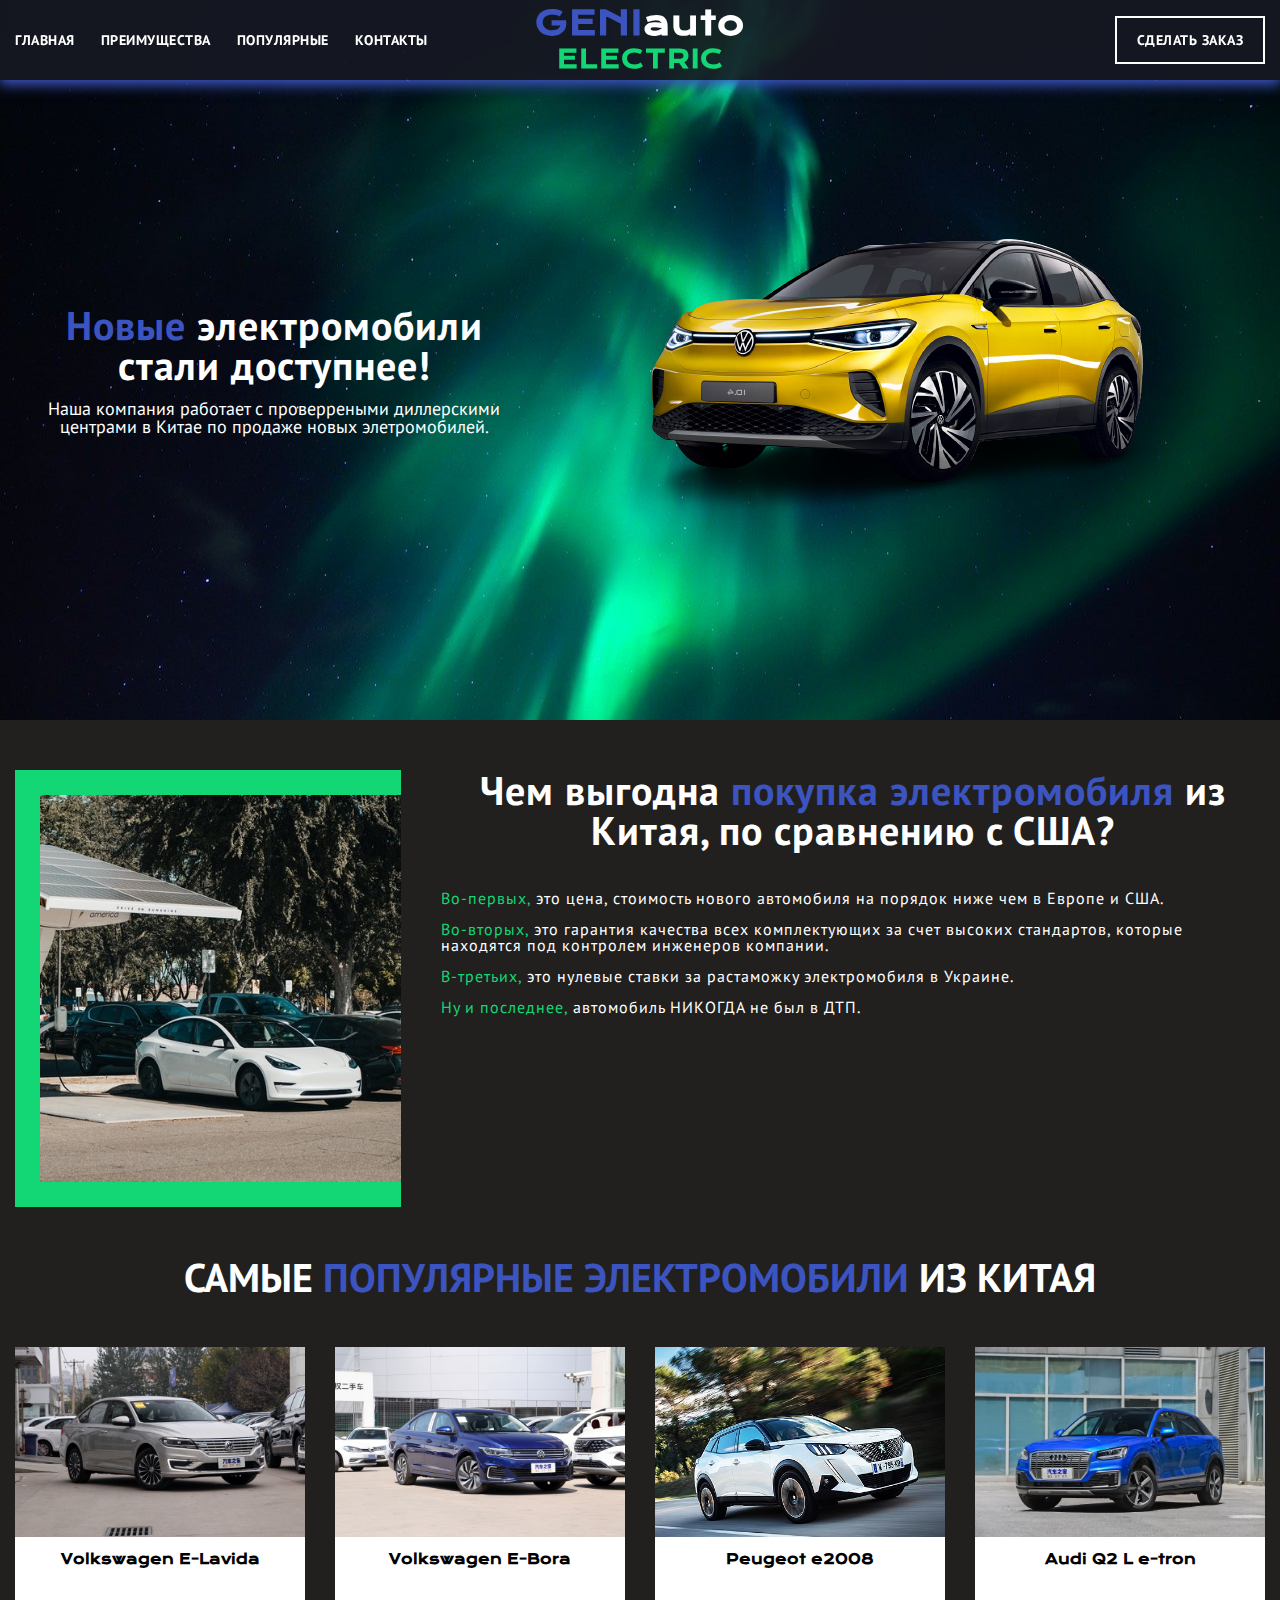
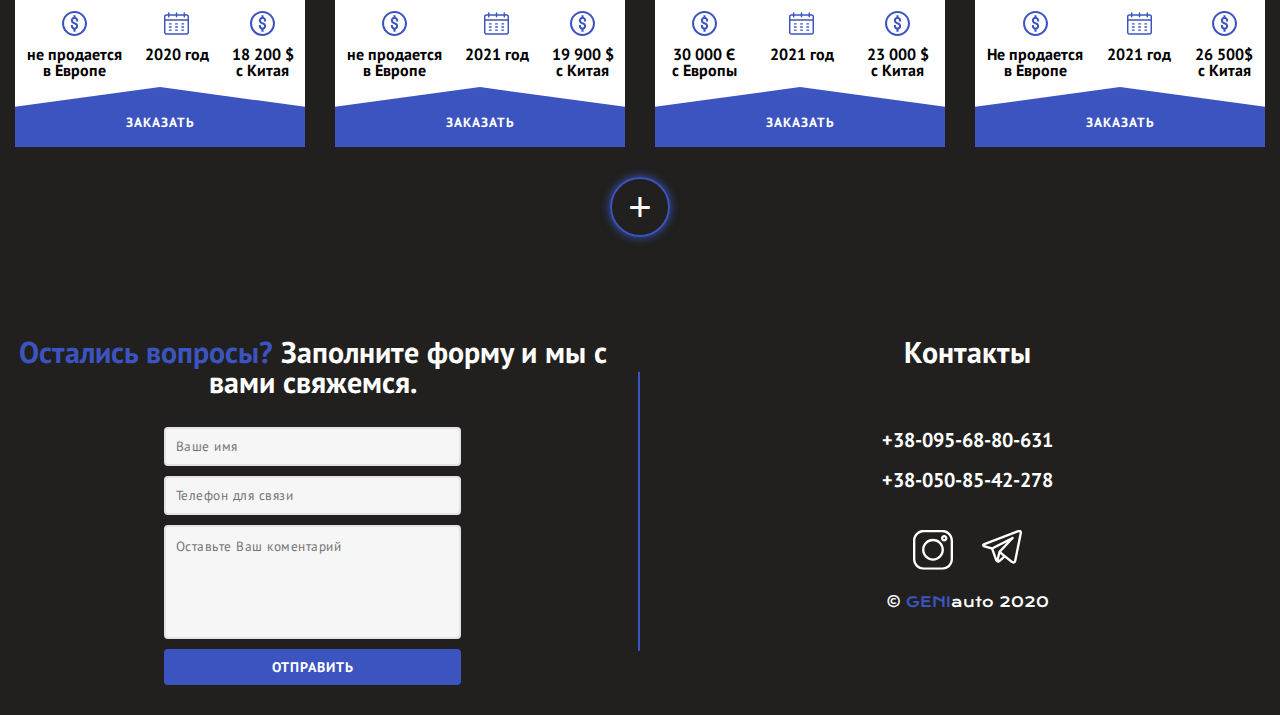
==== commit 91e45d4b: "" ====
--- a/electro-car.html
+++ b/electro-car.html
@@ -22,10 +22,10 @@
                <div class="menu__body">
                   <ul class="menu__list">
                      <li><a href="./index.html" class="menu__link">Главная</a></li>
-                     <li><a href="#" class="menu__link">О нас</a></li>
-                     <li><a href="#" class="menu__link">Сроки</a></li>
-                     <li><a href="#" class="menu__link">Электро</a></li>
-                     <li><a href="#" class="menu__link">Контакты</a></li>
+                     <!-- <li><a href="#" class="menu__link">О нас</a></li> -->
+                     <li><a data-goto=".benefit__block" href="#" class="menu__link">Преимущества</a></li>
+                     <li><a data-goto=".top-auto" href="#" class="menu__link">Популярные</a></li>
+                     <li><a data-goto=".footer" href="#" class="menu__link">Контакты</a></li>
                   </ul>
                   <div class="menu__phone">
                      <a href="tel:+380956880631"> +38-095-68-80-631 </a>
@@ -74,16 +74,15 @@
          </div>
       </div>
       <main class="main">
-         <section class="electric">
+         <section class="main-electric electric">
             <div class="electric__prev container">
                <div class="electric__content ">
                   <div class="electric__content-title">
-                     <h1>авто из китая</h1>
+                     <h1><span>Новые</span> электромобили стали доступнее!</h1>
                   </div>
                   <div class="electric__content-text">
-                     <p>Lorem ipsum dolor, sit amet consectetur adipisicing elit. Delectus, consequuntur officiis? Id
-                        ipsa, libero incidunt cupiditate natus voluptas, quam rerum deserunt tempore alias commodi,
-                        inventore eius maxime magni impedit at?</p>
+                     <p>Наша компания работает с проверреными диллерскими центрами в Китае по продаже новых
+                        элетромобилей.</p>
                   </div>
                </div>
                <div class="electric__img">
@@ -91,8 +90,244 @@
                </div>
             </div>
          </section>
+         <section class="why-china">
+            <div class="benefit__block">
+               <div class="benefit__block-content container">
+                  <div class="benefit__block-img">
+                     <img src="img/img/background/tesla.jpg" alt="">
+                  </div>
+                  <div class="benefit__block-right">
+                     <div class="benefit__block-title">
+                        <h3>Чем выгодна <span>покупка электромобиля</span> из Китая, по сравнению с США?</h3>
+                     </div>
+                     <div class="benefit__block-text">
+                        <ul>
+                           <li><span>Во-первых,</span> это цена, стоимость нового автомобиля на порядок ниже чем в
+                              Европе и США.</li>
+                           <li><span>Во-вторых,</span> это
+                              гарантия качества всех
+                              комплектующих за счет высоких стандартов, которые находятся под контролем инженеров
+                              компании.</li>
+                           <li><span>В-третьих,</span> это нулевые
+                              ставки за растаможку электромобиля в Украине.</li>
+                           <li><span>Ну и последнее,</span> автомобиль НИКОГДА не был в ДТП.</li>
+                        </ul>
+                        <p>
+                        </p>
+
+                     </div>
+                  </div>
+               </div>
+            </div>
+         </section>
+         <section class="top-auto">
+            <div class="top-auto__body container">
+               <div class="top-auto__body-tittle">
+                  <h2>Самые <span> популярные электромобили</span> из Китая</h2>
+               </div>
+               <div class="top-auto__body-card card-block">
+                  <div class="card-block__auto-card auto-card">
+                     <div class="auto-card__img bg9">
+                     </div>
+                     <div class="auto-card__title">
+                        <h3>Volkswagen E-Lavida</h3>
+                     </div>
+                     <div class="auto-card__content">
+                        <ul class="auto-card__item">
+                           <li>
+                              <img src="img/icon/dollar.svg" alt="">
+                              <span>не продается<br>в Европе</span>
+                           </li>
+                           <li>
+                              <img src="img/icon/calendar.svg" alt="">
+                              <span>2020 год</span>
+                           </li>
+                           <li>
+                              <img src="img/icon/dollar.svg" alt="">
+                              <span>18 200 $<br>c Китая</span>
+                           </li>
+                        </ul>
+                        <div class="auto-card__link">
+                           <button href="#popup" class="popup-link card-link">
+                              ЗАКАЗАТЬ
+                           </button>
+                        </div>
+                     </div>
+                  </div>
+                  <div class="card-block__auto-card auto-card">
+                     <div class="auto-card__img bg10">
+                     </div>
+                     <div class="auto-card__title">
+                        <h3>Volkswagen E-Bora</h3>
+                     </div>
+                     <div class="auto-card__content">
+                        <ul class="auto-card__item">
+                           <li>
+                              <img src="img/icon/dollar.svg" alt="">
+                              <span>не продается<br>в Европе</span>
+                           </li>
+                           <li>
+                              <img src="img/icon/calendar.svg" alt="">
+                              <span>2021 год</span>
+                           </li>
+                           <li>
+                              <img src="img/icon/dollar.svg" alt="">
+                              <span>19 900 $ <br>с Китая</span>
+                           </li>
+                        </ul>
+                        <div class="auto-card__link">
+                           <button href="#popup" class="popup-link card-link">
+                              ЗАКАЗАТЬ
+                           </button>
+                        </div>
+                     </div>
+                  </div>
+                  <div class="card-block__auto-card auto-card">
+                     <div class="auto-card__img bg11">
+                     </div>
+                     <div class="auto-card__title">
+                        <h3>Peugeot e2008</h3>
+                     </div>
+                     <div class="auto-card__content">
+                        <ul class="auto-card__item">
+                           <li>
+                              <img src="img/icon/dollar.svg" alt="">
+                              <span>30 000 Є <br> с Европы</span>
+                           </li>
+                           <li>
+                              <img src="img/icon/calendar.svg" alt="">
+                              <span>2021 год</span>
+                           </li>
+                           <li>
+                              <img src="img/icon/dollar.svg" alt="">
+                              <span>23 000 $ <br> с Китая</span>
+                           </li>
+                        </ul>
+                        <div class="auto-card__link">
+                           <button href="#popup" class="popup-link card-link">
+                              ЗАКАЗАТЬ
+                           </button>
+                        </div>
+                     </div>
+                  </div>
+                  <div class="card-block__auto-card auto-card">
+                     <div class="auto-card__img bg12">
+                     </div>
+                     <div class="auto-card__title">
+                        <h3>Audi Q2 L e-tron</h3>
+                     </div>
+                     <div class="auto-card__content">
+                        <ul class="auto-card__item">
+                           <li>
+                              <img src="img/icon/dollar.svg" alt="">
+                              <span>Не продается <br> в Европе</span>
+                           </li>
+                           <li>
+                              <img src="img/icon/calendar.svg" alt="">
+                              <span>2021 год</span>
+                           </li>
+                           <li>
+                              <img src="img/icon/dollar.svg" alt="">
+                              <span>26 500$ <br>с Китая</span>
+                           </li>
+                        </ul>
+                        <div class="auto-card__link">
+                           <button href="#popup" class="popup-link card-link">
+                              ЗАКАЗАТЬ
+                           </button>
+                        </div>
+                     </div>
+                  </div>
+                  <div class="card-block__auto-card auto-card">
+                     <div class="auto-card__img bg13">
+                     </div>
+                     <div class="auto-card__title">
+                        <h3>Volkswagen ID 4</h3>
+                     </div>
+                     <div class="auto-card__content">
+                        <ul class="auto-card__item">
+                           <li>
+                              <img src="img/icon/dollar.svg" alt="">
+                              <span>от 38 000 Є <br> с Европы</span>
+                           </li>
+                           <li>
+                              <img src="img/icon/calendar.svg" alt="">
+                              <span>2021 год</span>
+                           </li>
+                           <li>
+                              <img src="img/icon/dollar.svg" alt="">
+                              <span>32 500 $ <br> с Китая</span>
+                           </li>
+                        </ul>
+                        <div class="auto-card__link">
+                           <button href="#popup" class="popup-link card-link">
+                              ЗАКАЗАТЬ
+                           </button>
+                        </div>
+                     </div>
+                  </div>
+                  <div class="card-block__auto-card auto-card">
+                     <div class="auto-card__img bg14">
+                     </div>
+                     <div class="auto-card__title">
+                        <h3>Hyundai Lafesta</h3>
+                     </div>
+                     <div class="auto-card__content">
+                        <ul class="auto-card__item">
+                           <li>
+                              <img src="img/icon/dollar.svg" alt="">
+                              <span>не продается<br>в Европе</span>
+                           </li>
+                           <li>
+                              <img src="img/icon/calendar.svg" alt="">
+                              <span>2020 год</span>
+                           </li>
+                           <li>
+                              <img src="img/icon/dollar.svg" alt="">
+                              <span>24 000 $</span>
+                           </li>
+                        </ul>
+                        <div class="auto-card__link">
+                           <button href="#popup" class="popup-link card-link">
+                              ЗАКАЗАТЬ
+                           </button>
+                        </div>
+                     </div>
+                  </div>
+                  <div class="card-block__auto-card auto-card">
+                     <div class="auto-card__img bg16">
+                     </div>
+                     <div class="auto-card__title">
+                        <h3>Volvo XC40</h3>
+                     </div>
+                     <div class="auto-card__content">
+                        <ul class="auto-card__item">
+                           <li>
+                              <img src="img/icon/dollar.svg" alt="">
+                              <span>48 850 Є<br>с Европы</span>
+                           </li>
+                           <li>
+                              <img src="img/icon/calendar.svg" alt="">
+                              <span>2022 год</span>
+                           </li>
+                           <li>
+                              <img src="img/icon/dollar.svg" alt="">
+                              <span>47 000 $ <br> с Китая</span>
+                           </li>
+                        </ul>
+                        <div class="auto-card__link">
+                           <button href="#popup" class="popup-link card-link">
+                              ЗАКАЗАТЬ
+                           </button>
+                        </div>
+                     </div>
+                  </div>
+               </div>
+               <input type='button' class="show-card" id='more' value='+'>
+            </div>
+         </section>
       </main>
-      <footer class="footer">
+      <footer class=" footer">
          <div class="footer__content contact container">
             <div class="contact__body">
                <div class="contact__content column">
--- a/css/style.css
+++ b/css/style.css
@@ -1,2045 +1 @@
-@charset "UTF-8";
-@font-face {
-  font-family: "KronaOne";
-  src: url("../fonts/KronaOne-Regular.eot");
-  src: local("☺"), url("../fonts/KronaOne-Regular.woff") format("woff"), url("../fonts/KronaOne-Regular.ttf") format("truetype"), url("../fonts/KronaOne-Regular.svg") format("svg");
-  font-weight: normal;
-  font-style: normal;
-}
-@font-face {
-  font-family: "PTSans";
-  src: url("../fonts/PTSans-Bold.eot");
-  src: local("☺"), url("../fonts/PTSans-Bold.woff") format("woff"), url("../fonts/PTSans-Bold.ttf") format("truetype"), url("../fonts/PTSans-Bold.svg") format("svg");
-  font-weight: 700;
-  font-style: normal;
-}
-@font-face {
-  font-family: "PTSans";
-  src: url("../fonts/PTSans-Regular.eot");
-  src: local("☺"), url("../fonts/PTSans-Regular.woff") format("woff"), url("../fonts/PTSans-Regular.ttf") format("truetype"), url("../fonts/PTSans-Regular.svg") format("svg");
-  font-weight: normal;
-  font-style: normal;
-}
-*,
-*::before,
-*::after {
-  padding: 0;
-  margin: 0;
-  border: 0;
-  -webkit-box-sizing: border-box;
-          box-sizing: border-box;
-}
-
-a {
-  text-decoration: none;
-}
-a:visited {
-  text-decoration: none;
-}
-
-ul,
-ol,
-li {
-  list-style: none;
-}
-
-img {
-  vertical-align: top;
-}
-
-h1,
-h2,
-h3,
-h4,
-h5,
-h6 {
-  font-weight: inherit;
-  font-size: inherit;
-}
-
-html,
-body {
-  height: 100%;
-  line-height: 1;
-  font-size: 14px;
-  color: #000;
-  font-family: "PTSans";
-  font-weight: 700;
-}
-html._lock,
-body._lock {
-  overflow: hidden;
-}
-
-.container {
-  max-width: 1440px;
-  padding: 0 15px;
-  margin: 0 auto;
-}
-
-.wrapper {
-  overflow: hidden;
-  min-height: 100%;
-  display: -webkit-box;
-  display: -ms-flexbox;
-  display: flex;
-  -webkit-box-orient: vertical;
-  -webkit-box-direction: normal;
-      -ms-flex-direction: column;
-          flex-direction: column;
-}
-
-button {
-  outline: none;
-}
-button:hover {
-  cursor: pointer;
-}
-
-.popup {
-  position: fixed;
-  width: 100%;
-  height: 100%;
-  background-color: #000000cc;
-  top: 0;
-  left: 0;
-  opacity: 0;
-  visibility: hidden;
-  -webkit-transition: all 0.8s ease 0s;
-  -o-transition: all 0.8s ease 0s;
-  transition: all 0.8s ease 0s;
-  z-index: 20;
-}
-
-.popup.open {
-  opacity: 1;
-  visibility: visible;
-}
-
-.popup.open .popup_content {
-  -webkit-transform: translate(0px, 0px);
-      -ms-transform: translate(0px, 0px);
-          transform: translate(0px, 0px);
-  opacity: 1;
-}
-
-.popup_area {
-  position: absolute;
-  width: 100%;
-  height: 100%;
-  top: 0;
-  left: 0;
-}
-
-.popup_body {
-  height: 100%;
-  display: -webkit-box;
-  display: -ms-flexbox;
-  display: flex;
-  -webkit-box-pack: center;
-      -ms-flex-pack: center;
-          justify-content: center;
-  -webkit-box-align: center;
-      -ms-flex-align: center;
-          align-items: center;
-  padding: 30px 10px;
-}
-
-.popup_content {
-  background-color: #ffffff;
-  color: #000000;
-  width: 330px;
-  padding: 40px 30px 30px;
-  display: -webkit-box;
-  display: -ms-flexbox;
-  display: flex;
-  -webkit-box-orient: vertical;
-  -webkit-box-direction: normal;
-      -ms-flex-direction: column;
-          flex-direction: column;
-  position: relative;
-  opacity: 0;
-  -webkit-transition: all 0.8s ease 0s;
-  -o-transition: all 0.8s ease 0s;
-  transition: all 0.8s ease 0s;
-  -webkit-transform: translate(0px, -100%);
-      -ms-transform: translate(0px, -100%);
-          transform: translate(0px, -100%);
-}
-
-.popup_close {
-  position: absolute;
-  top: 10px;
-  right: 10px;
-  -webkit-transition: 0.2s;
-  -o-transition: 0.2s;
-  transition: 0.2s;
-}
-.popup_close:hover {
-  -webkit-transform: rotate(90deg);
-      -ms-transform: rotate(90deg);
-          transform: rotate(90deg);
-  -webkit-transition: 0.2s;
-  -o-transition: 0.2s;
-  transition: 0.2s;
-}
-
-.popup_title {
-  margin-bottom: 15px;
-  font-family: "PTSans";
-  font-weight: 700;
-  text-align: center;
-  text-transform: uppercase;
-  font-size: 22px;
-}
-
-.popup_form {
-  display: -webkit-box;
-  display: -ms-flexbox;
-  display: flex;
-  -webkit-box-orient: vertical;
-  -webkit-box-direction: normal;
-      -ms-flex-direction: column;
-          flex-direction: column;
-}
-
-.form-field {
-  background-color: #f6f6f6;
-  margin-bottom: 10px;
-  line-height: 2.5rem;
-  padding-left: 10px;
-  border: 2px solid #e3e2e7;
-  color: #79787f;
-  -webkit-transition: all 0.6s ease;
-  -o-transition: all 0.6s ease;
-  transition: all 0.6s ease;
-  font-family: "PTSans";
-  font-weight: normal;
-  letter-spacing: 0.5px;
-  border-radius: 4px;
-}
-.form-field:focus {
-  border-color: #3c54c0;
-  color: #79787f;
-  -webkit-transition: all 0.6s ease;
-  -o-transition: all 0.6s ease;
-  transition: all 0.6s ease;
-  outline: none;
-}
-
-.form-field-textarea {
-  background-color: #f6f6f6;
-  margin-bottom: 10px;
-  padding: 10px;
-  border: 2px solid #e3e2e7;
-  color: #79787f;
-  resize: none;
-  -webkit-transition: all 0.6s ease;
-  -o-transition: all 0.6s ease;
-  transition: all 0.6s ease;
-  font-family: "PTSans";
-  font-weight: normal;
-  letter-spacing: 0.5px;
-  border-radius: 4px;
-}
-.form-field-textarea:focus {
-  border-color: #3c54c0;
-  -webkit-transition: all 0.6s ease;
-  -o-transition: all 0.6s ease;
-  transition: all 0.6s ease;
-  outline: none;
-}
-
-.form-button {
-  background-color: #3c54c0;
-  width: 100%;
-  line-height: 32px;
-  color: #ffffff;
-  text-transform: uppercase;
-  font-size: 14px;
-  font-family: "PTSans";
-  letter-spacing: 1px;
-  font-weight: 700;
-  -webkit-transition: 0.4s ease-out;
-  -o-transition: 0.4s ease-out;
-  transition: 0.4s ease-out;
-  border-radius: 4px;
-}
-.form-button:hover {
-  background-color: #1e1d24;
-  -webkit-transition: 0.4s ease-out;
-  -o-transition: 0.4s ease-out;
-  transition: 0.4s ease-out;
-}
-
-@font-face {
-  font-family: "KronaOne";
-  src: url("../fonts/KronaOne-Regular.eot");
-  src: local("☺"), url("../fonts/KronaOne-Regular.woff") format("woff"), url("../fonts/KronaOne-Regular.ttf") format("truetype"), url("../fonts/KronaOne-Regular.svg") format("svg");
-  font-weight: normal;
-  font-style: normal;
-}
-@font-face {
-  font-family: "PTSans";
-  src: url("../fonts/PTSans-Bold.eot");
-  src: local("☺"), url("../fonts/PTSans-Bold.woff") format("woff"), url("../fonts/PTSans-Bold.ttf") format("truetype"), url("../fonts/PTSans-Bold.svg") format("svg");
-  font-weight: 700;
-  font-style: normal;
-}
-@font-face {
-  font-family: "PTSans";
-  src: url("../fonts/PTSans-Regular.eot");
-  src: local("☺"), url("../fonts/PTSans-Regular.woff") format("woff"), url("../fonts/PTSans-Regular.ttf") format("truetype"), url("../fonts/PTSans-Regular.svg") format("svg");
-  font-weight: normal;
-  font-style: normal;
-}
-*,
-*::before,
-*::after {
-  padding: 0;
-  margin: 0;
-  border: 0;
-  -webkit-box-sizing: border-box;
-          box-sizing: border-box;
-}
-
-a {
-  text-decoration: none;
-}
-a:visited {
-  text-decoration: none;
-}
-
-ul,
-ol,
-li {
-  list-style: none;
-}
-
-img {
-  vertical-align: top;
-}
-
-h1,
-h2,
-h3,
-h4,
-h5,
-h6 {
-  font-weight: inherit;
-  font-size: inherit;
-}
-
-html,
-body {
-  height: 100%;
-  line-height: 1;
-  font-size: 14px;
-  color: #000;
-  font-family: "PTSans";
-  font-weight: 700;
-}
-html._lock,
-body._lock {
-  overflow: hidden;
-}
-
-.container {
-  max-width: 1440px;
-  padding: 0 15px;
-  margin: 0 auto;
-}
-
-.wrapper {
-  overflow: hidden;
-  min-height: 100%;
-  display: -webkit-box;
-  display: -ms-flexbox;
-  display: flex;
-  -webkit-box-orient: vertical;
-  -webkit-box-direction: normal;
-      -ms-flex-direction: column;
-          flex-direction: column;
-}
-
-button {
-  outline: none;
-}
-button:hover {
-  cursor: pointer;
-}
-
-.popup {
-  position: fixed;
-  width: 100%;
-  height: 100%;
-  background-color: #000000cc;
-  top: 0;
-  left: 0;
-  opacity: 0;
-  visibility: hidden;
-  -webkit-transition: all 0.8s ease 0s;
-  -o-transition: all 0.8s ease 0s;
-  transition: all 0.8s ease 0s;
-  z-index: 20;
-}
-
-.popup.open {
-  opacity: 1;
-  visibility: visible;
-}
-
-.popup.open .popup_content {
-  -webkit-transform: translate(0px, 0px);
-      -ms-transform: translate(0px, 0px);
-          transform: translate(0px, 0px);
-  opacity: 1;
-}
-
-.popup_area {
-  position: absolute;
-  width: 100%;
-  height: 100%;
-  top: 0;
-  left: 0;
-}
-
-.popup_body {
-  height: 100%;
-  display: -webkit-box;
-  display: -ms-flexbox;
-  display: flex;
-  -webkit-box-pack: center;
-      -ms-flex-pack: center;
-          justify-content: center;
-  -webkit-box-align: center;
-      -ms-flex-align: center;
-          align-items: center;
-  padding: 30px 10px;
-}
-
-.popup_content {
-  background-color: #ffffff;
-  color: #000000;
-  width: 330px;
-  padding: 40px 30px 30px;
-  display: -webkit-box;
-  display: -ms-flexbox;
-  display: flex;
-  -webkit-box-orient: vertical;
-  -webkit-box-direction: normal;
-      -ms-flex-direction: column;
-          flex-direction: column;
-  position: relative;
-  opacity: 0;
-  -webkit-transition: all 0.8s ease 0s;
-  -o-transition: all 0.8s ease 0s;
-  transition: all 0.8s ease 0s;
-  -webkit-transform: translate(0px, -100%);
-      -ms-transform: translate(0px, -100%);
-          transform: translate(0px, -100%);
-}
-
-.popup_close {
-  position: absolute;
-  top: 10px;
-  right: 10px;
-  -webkit-transition: 0.2s;
-  -o-transition: 0.2s;
-  transition: 0.2s;
-}
-.popup_close:hover {
-  -webkit-transform: rotate(90deg);
-      -ms-transform: rotate(90deg);
-          transform: rotate(90deg);
-  -webkit-transition: 0.2s;
-  -o-transition: 0.2s;
-  transition: 0.2s;
-}
-
-.popup_title {
-  margin-bottom: 15px;
-  font-family: "PTSans";
-  font-weight: 700;
-  text-align: center;
-  text-transform: uppercase;
-  font-size: 22px;
-}
-
-.popup_form {
-  display: -webkit-box;
-  display: -ms-flexbox;
-  display: flex;
-  -webkit-box-orient: vertical;
-  -webkit-box-direction: normal;
-      -ms-flex-direction: column;
-          flex-direction: column;
-}
-
-.form-field {
-  background-color: #f6f6f6;
-  margin-bottom: 10px;
-  line-height: 2.5rem;
-  padding-left: 10px;
-  border: 2px solid #e3e2e7;
-  color: #79787f;
-  -webkit-transition: all 0.6s ease;
-  -o-transition: all 0.6s ease;
-  transition: all 0.6s ease;
-  font-family: "PTSans";
-  font-weight: normal;
-  letter-spacing: 0.5px;
-  border-radius: 4px;
-}
-.form-field:focus {
-  border-color: #3c54c0;
-  color: #79787f;
-  -webkit-transition: all 0.6s ease;
-  -o-transition: all 0.6s ease;
-  transition: all 0.6s ease;
-  outline: none;
-}
-
-.form-field-textarea {
-  background-color: #f6f6f6;
-  margin-bottom: 10px;
-  padding: 10px;
-  border: 2px solid #e3e2e7;
-  color: #79787f;
-  resize: none;
-  -webkit-transition: all 0.6s ease;
-  -o-transition: all 0.6s ease;
-  transition: all 0.6s ease;
-  font-family: "PTSans";
-  font-weight: normal;
-  letter-spacing: 0.5px;
-  border-radius: 4px;
-}
-.form-field-textarea:focus {
-  border-color: #3c54c0;
-  -webkit-transition: all 0.6s ease;
-  -o-transition: all 0.6s ease;
-  transition: all 0.6s ease;
-  outline: none;
-}
-
-.form-button {
-  background-color: #3c54c0;
-  width: 100%;
-  line-height: 32px;
-  color: #ffffff;
-  text-transform: uppercase;
-  font-size: 14px;
-  font-family: "PTSans";
-  letter-spacing: 1px;
-  font-weight: 700;
-  -webkit-transition: 0.4s ease-out;
-  -o-transition: 0.4s ease-out;
-  transition: 0.4s ease-out;
-  border-radius: 4px;
-}
-.form-button:hover {
-  background-color: #1e1d24;
-  -webkit-transition: 0.4s ease-out;
-  -o-transition: 0.4s ease-out;
-  transition: 0.4s ease-out;
-}
-
-.header__logo .electro-logo {
-  color: #13d675;
-  font-size: 25px;
-}
-
-.electric {
-  background-image: url(../img/img/background/bg-electro.jpg);
-  background-position: center;
-  background-repeat: no-repeat;
-  background-size: cover;
-  height: 100vh;
-}
-.electric__prev {
-  height: 100%;
-  display: -webkit-box;
-  display: -ms-flexbox;
-  display: flex;
-  -webkit-box-align: center;
-      -ms-flex-align: center;
-          align-items: center;
-}
-.electric__content {
-  -webkit-box-flex: 1;
-      -ms-flex: 1 0 50%;
-          flex: 1 0 50%;
-  color: #ffffff;
-}
-.electric__img {
-  -webkit-box-flex: 1;
-      -ms-flex: 1 0 50%;
-          flex: 1 0 50%;
-}
-
-.ibg {
-  background-image: url(../img/img/background/bg-main.jpg);
-  background-position: center;
-  background-size: cover;
-  background-repeat: no-repeat;
-  background-attachment: fixed;
-}
-@media (max-width: 1366px) {
-  .ibg {
-    background-attachment: scroll;
-  }
-}
-
-.header {
-  position: fixed;
-  background-color: #161822e6;
-  z-index: 3;
-  width: 100%;
-  -webkit-box-shadow: 0px 4px 12px 1px #3c54c0;
-          box-shadow: 0px 4px 12px 1px #3c54c0;
-}
-.header__row {
-  display: -webkit-box;
-  display: -ms-flexbox;
-  display: flex;
-  text-align: center;
-  -webkit-box-align: center;
-      -ms-flex-align: center;
-          align-items: center;
-  height: 80px;
-}
-.header__menu {
-  -webkit-box-flex: 0;
-      -ms-flex: 0 1 40%;
-          flex: 0 1 40%;
-  -webkit-box-ordinal-group: 1;
-      -ms-flex-order: 0;
-          order: 0;
-}
-.header__logo {
-  -webkit-box-flex: 0;
-      -ms-flex: 0 1 20%;
-          flex: 0 1 20%;
-  font-family: "KronaOne";
-  -webkit-box-ordinal-group: 2;
-      -ms-flex-order: 1;
-          order: 1;
-}
-.header__logo span {
-  color: #ffffff;
-}
-.header__logo-link {
-  color: #3c54c0;
-  font-size: 33px;
-  letter-spacing: 1px;
-}
-.header__contact {
-  display: -webkit-box;
-  display: -ms-flexbox;
-  display: flex;
-  -webkit-box-flex: 0;
-      -ms-flex: 0 1 40%;
-          flex: 0 1 40%;
-  -webkit-box-ordinal-group: 3;
-      -ms-flex-order: 2;
-          order: 2;
-  -webkit-box-pack: end;
-      -ms-flex-pack: end;
-          justify-content: flex-end;
-}
-.header__contact img {
-  display: none;
-}
-.header__contact a {
-  color: #ffffff;
-  line-height: 14px;
-  font-size: 14px;
-  padding: 15px 20px 15px 20px;
-  border: solid 2px #ffffff;
-  -webkit-transition: 0.3s ease-in;
-  -o-transition: 0.3s ease-in;
-  transition: 0.3s ease-in;
-  letter-spacing: 0.5px;
-  text-transform: uppercase;
-}
-.header__contact a:hover {
-  background-color: #3c54c0;
-  -webkit-transition: 0.3s ease-in;
-  -o-transition: 0.3s ease-in;
-  transition: 0.3s ease-in;
-  border: solid 2px #3c54c0;
-}
-@media (max-width: 1100px) {
-  .header__row {
-    height: 65px;
-  }
-  .header__menu {
-    -webkit-box-flex: 0;
-        -ms-flex: 0 1 40%;
-            flex: 0 1 40%;
-    font-size: 12px;
-  }
-  .header__menu.flex {
-    -webkit-box-flex: 0;
-        -ms-flex: 0 1 50%;
-            flex: 0 1 50%;
-  }
-  .header__logo {
-    -webkit-box-flex: 0;
-        -ms-flex: 0 1 30%;
-            flex: 0 1 30%;
-    font-size: 28px;
-    z-index: 5;
-  }
-  .header__logo.flex {
-    -webkit-box-flex: 0;
-        -ms-flex: 0 1 50%;
-            flex: 0 1 50%;
-  }
-  .header__contact {
-    -webkit-box-flex: 0;
-        -ms-flex: 0 1 30%;
-            flex: 0 1 30%;
-  }
-  .header__contact a {
-    padding: 10px 15px 10px 15px;
-    font-size: 12px;
-  }
-  .header__contact._none {
-    display: none;
-  }
-}
-@media (max-width: 900px) {
-  .header__menu {
-    -webkit-box-ordinal-group: 4;
-        -ms-flex-order: 3;
-            order: 3;
-    -webkit-box-flex: 0;
-        -ms-flex: 0 1 15%;
-            flex: 0 1 15%;
-  }
-  .header__contact {
-    -webkit-box-flex: 0;
-        -ms-flex: 0 1 25%;
-            flex: 0 1 25%;
-    -webkit-box-ordinal-group: 1;
-        -ms-flex-order: 0;
-            order: 0;
-    -webkit-box-pack: start;
-        -ms-flex-pack: start;
-            justify-content: flex-start;
-  }
-  .header__logo {
-    -webkit-box-flex: 0;
-        -ms-flex: 0 1 60%;
-            flex: 0 1 60%;
-  }
-}
-@media (max-width: 650px) {
-  .header__contact {
-    -webkit-box-flex: 0;
-        -ms-flex: 0 1 15%;
-            flex: 0 1 15%;
-  }
-  .header__contact span {
-    display: none;
-  }
-  .header__contact img {
-    display: block;
-  }
-  .header__contact a {
-    padding: 0px;
-    border: none;
-  }
-  .header__contact a:hover {
-    background-color: transparent;
-    border: none;
-  }
-  .header__logo {
-    -webkit-box-flex: 0;
-        -ms-flex: 0 1 70%;
-            flex: 0 1 70%;
-    font-size: 22px;
-  }
-}
-.header .menu {
-  position: relative;
-}
-.header .menu__list {
-  display: -webkit-box;
-  display: -ms-flexbox;
-  display: flex;
-}
-.header .menu__list li {
-  text-transform: uppercase;
-  letter-spacing: 0.5px;
-  font-size: 14px;
-  margin: 0px 13px 0px 13px;
-  position: relative;
-}
-.header .menu__list li:first-child {
-  margin: 0px 13px 0px 0px;
-}
-@media (max-width: 1100px) {
-  .header .menu__list li {
-    margin: 0px 9px 0px 9px;
-    font-size: 12px;
-  }
-  .header .menu__list li:first-child {
-    margin: 0px 9px 0px 0px;
-  }
-}
-.header .menu__link {
-  color: #ffffff;
-  -webkit-transition: 0.3s ease-in;
-  -o-transition: 0.3s ease-in;
-  transition: 0.3s ease-in;
-}
-.header .menu__link::after {
-  content: "";
-  position: absolute;
-  left: 50%;
-  top: 0;
-  width: 0%;
-  height: 3px;
-  background-color: #3c54c0;
-  -webkit-transition: 0.2s ease;
-  -o-transition: 0.2s ease;
-  transition: 0.2s ease;
-}
-@media (max-width: 1365px) {
-  .header .menu__link::after {
-    display: none;
-  }
-}
-.header .menu__link:hover:after {
-  width: 100%;
-  left: 0;
-  top: 16px;
-}
-.header .menu__phone {
-  display: none;
-}
-.header .menu__social {
-  display: none;
-}
-@media (max-width: 900px) {
-  .header .menu__body {
-    position: fixed;
-    width: 100%;
-    height: 100%;
-    overflow: auto;
-    top: 0;
-    left: 0;
-    background-color: #000000;
-    padding: 150px 0px 0px 0px;
-    -webkit-transform: translate3d(100%, 0px, 0px);
-            transform: translate3d(100%, 0px, 0px);
-    -webkit-transition-duration: 0.3s, 0s;
-         -o-transition-duration: 0.3s, 0s;
-            transition-duration: 0.3s, 0s;
-  }
-  .header .menu__body.active {
-    -webkit-transform: translate3d(0px, 0px, 0px);
-            transform: translate3d(0px, 0px, 0px);
-  }
-  .header .menu__list {
-    display: block;
-    text-align: left !important;
-    position: relative;
-  }
-  .header .menu__list li {
-    margin: 0px 0px 20px 30px !important;
-    font-size: 20px;
-    width: -webkit-fit-content;
-    width: -moz-fit-content;
-    width: fit-content;
-  }
-  .header .menu__list:after {
-    content: "";
-    height: 120%;
-    width: 2px;
-    background-color: #3c54c0;
-    position: absolute;
-    top: -10%;
-    right: 40%;
-  }
-  .header .menu__link:hover:after {
-    width: 100%;
-    left: 0;
-    top: 22px;
-  }
-  .header .menu__phone {
-    display: -webkit-box;
-    display: -ms-flexbox;
-    display: flex;
-    -webkit-box-orient: vertical;
-    -webkit-box-direction: normal;
-        -ms-flex-direction: column;
-            flex-direction: column;
-    text-align: left;
-    font-size: 16px;
-  }
-  .header .menu__phone a {
-    color: #ffffff;
-    padding: 10px 0px 10px 25px;
-  }
-  .header .menu__phone a:first-child {
-    padding: 30px 0px 10px 25px;
-  }
-  .header .menu__social {
-    display: -webkit-box;
-    display: -ms-flexbox;
-    display: flex;
-    -webkit-box-orient: vertical;
-    -webkit-box-direction: normal;
-        -ms-flex-direction: column;
-            flex-direction: column;
-    position: absolute;
-    right: 15%;
-    top: 150px;
-  }
-  .header .menu__social a {
-    padding: 0px 0px 20px 0px;
-  }
-}
-@media (max-width: 900px) {
-  .header .icon-menu {
-    display: block;
-    position: absolute;
-    top: -10px;
-    right: 5px;
-    width: 30px;
-    height: 18px;
-    cursor: pointer;
-    z-index: 5;
-  }
-  .header .icon-menu span {
-    -webkit-transition-duration: 0.3s, 0s;
-         -o-transition-duration: 0.3s, 0s;
-            transition-duration: 0.3s, 0s;
-    top: 8px;
-    left: 0px;
-    position: absolute;
-    width: 100%;
-    height: 2px;
-    background-color: #ffffff;
-  }
-  .header .icon-menu span:first-child {
-    top: 0px;
-  }
-  .header .icon-menu span:last-child {
-    top: auto;
-    bottom: 0px;
-  }
-  .header .icon-menu.active span {
-    -webkit-transform: scale(0);
-        -ms-transform: scale(0);
-            transform: scale(0);
-    background-color: #ffffff;
-  }
-  .header .icon-menu.active span:first-child {
-    -webkit-transform: rotate(-45deg);
-        -ms-transform: rotate(-45deg);
-            transform: rotate(-45deg);
-    top: 8px;
-  }
-  .header .icon-menu.active span:last-child {
-    -webkit-transform: rotate(45deg);
-        -ms-transform: rotate(45deg);
-            transform: rotate(45deg);
-    bottom: 8px;
-  }
-}
-
-.main {
-  -webkit-box-flex: 1;
-      -ms-flex: 1 1 auto;
-          flex: 1 1 auto;
-}
-
-.main-screen {
-  width: 100%;
-  height: 100vh;
-}
-.main-screen__bg {
-  width: 100%;
-  height: 100%;
-  display: -webkit-box;
-  display: -ms-flexbox;
-  display: flex;
-  -webkit-box-align: center;
-      -ms-flex-align: center;
-          align-items: center;
-}
-.main-screen__text {
-  width: 70%;
-  text-align: center;
-  color: white;
-}
-.main-screen__text h1 {
-  padding: calc(15px + 20 * ((100vw - 320px) / 1120));
-  font-size: 50px;
-  background-color: #161822c7;
-}
-.main-screen__text h1 .color {
-  font-family: "KronaOne";
-  color: #3c54c0;
-  -webkit-text-stroke: 1.4px #3c54c0;
-}
-.main-screen__text h1 .transperent {
-  -webkit-text-fill-color: transparent;
-  -webkit-text-stroke: 1px #ffffff;
-}
-.main-screen__text h1 span {
-  font-size: 50px;
-}
-@media (max-width: 900px) {
-  .main-screen__text {
-    width: 100%;
-  }
-}
-@media (max-width: 500px) {
-  .main-screen__text h1 {
-    font-size: 35px;
-  }
-}
-@media (max-width: 400px) {
-  .main-screen__text h1 span {
-    font-size: 40px;
-  }
-}
-
-.benefits__row {
-  display: -webkit-box;
-  display: -ms-flexbox;
-  display: flex;
-  -ms-flex-pack: distribute;
-      justify-content: space-around;
-  -webkit-box-align: center;
-      -ms-flex-align: center;
-          align-items: center;
-  padding: 20px 0px 20px 0px;
-}
-.benefits__column {
-  -webkit-box-flex: 0;
-      -ms-flex: 0 1 25%;
-          flex: 0 1 25%;
-  display: -webkit-box;
-  display: -ms-flexbox;
-  display: flex;
-  height: 100px;
-  padding: 0px 15px;
-  -webkit-box-orient: vertical;
-  -webkit-box-direction: normal;
-      -ms-flex-direction: column;
-          flex-direction: column;
-  -webkit-box-pack: center;
-      -ms-flex-pack: center;
-          justify-content: center;
-  position: relative;
-  text-align: center;
-}
-.benefits__column::after {
-  content: "";
-  width: 2px;
-  height: 75px;
-  background-color: #3c54c0;
-  position: absolute;
-  bottom: 15%;
-  right: 0px;
-}
-.benefits__column:first-child::before {
-  content: "";
-  width: 2px;
-  height: 75px;
-  background-color: #3c54c0;
-  position: absolute;
-  bottom: 15%;
-  left: 0px;
-}
-.benefits__column span:first-child {
-  font-size: 35px;
-  font-weight: 700;
-}
-.benefits__column span:last-child {
-  font-size: 20px;
-  font-weight: normal;
-}
-@media (max-width: 1000px) {
-  .benefits__column span:first-child {
-    font-size: 25px;
-  }
-  .benefits__column span:last-child {
-    font-size: 18px;
-  }
-}
-@media (max-width: 800px) {
-  .benefits__row {
-    -webkit-box-orient: vertical;
-    -webkit-box-direction: normal;
-        -ms-flex-direction: column;
-            flex-direction: column;
-    -webkit-box-flex: 0;
-        -ms-flex: 0 1 50%;
-            flex: 0 1 50%;
-  }
-  .benefits__column {
-    position: relative;
-    margin: 0px 0 50px 0px;
-    width: 70%;
-  }
-  .benefits__column span:first-child {
-    margin-bottom: 10px;
-  }
-  .benefits__column:last-child {
-    margin: 0px 0px 0px 0px;
-  }
-  .benefits__column::after {
-    content: "";
-    width: 140px;
-    height: 2px;
-    background-color: #3c54c0;
-    position: absolute;
-    bottom: 0;
-    left: 50%;
-    margin-left: -70px;
-    margin-bottom: -25px;
-  }
-  .benefits__column::before {
-    display: none;
-  }
-  .benefits__column:last-child::after {
-    display: none;
-  }
-}
-
-.timeline {
-  position: relative;
-  min-height: 150px;
-  padding-bottom: 30px;
-  max-width: 800px;
-  margin: 0 auto;
-}
-.timeline__block {
-  color: #ffffff;
-  background-color: #21201e;
-}
-.timeline__title {
-  text-align: center;
-  margin-bottom: 40px;
-  max-width: 800px;
-  margin: 0px auto;
-  font-size: 16px;
-  padding: 50px 0px 0px 0px;
-}
-.timeline__title h2 {
-  text-transform: uppercase;
-  font-size: 40px;
-  color: #3c54c0;
-  margin: 0px 0px 30px 0px;
-}
-.timeline__title h2 span {
-  color: #ffffff;
-}
-
-.line {
-  position: absolute;
-  z-index: 2;
-  left: calc(50% - 1px);
-  width: 2px;
-  top: -15px;
-  background-color: #fff;
-  display: none;
-}
-.line:before, .line::after {
-  position: absolute;
-  display: block;
-  content: "";
-  height: 1rem;
-  width: 1rem;
-  border-radius: 50%;
-  background-color: #fff;
-  left: 50%;
-  -webkit-transform: translateX(-50%);
-      -ms-transform: translateX(-50%);
-          transform: translateX(-50%);
-}
-.line:after {
-  bottom: 0;
-}
-
-.section {
-  display: -webkit-box;
-  display: -ms-flexbox;
-  display: flex;
-  opacity: 0;
-  -webkit-transform: translateX(-100%);
-      -ms-transform: translateX(-100%);
-          transform: translateX(-100%);
-  -webkit-transition: 0.8s ease;
-  -o-transition: 0.8s ease;
-  transition: 0.8s ease;
-  position: relative;
-  z-index: 1;
-  margin: 25px 0 0 0;
-  padding: 1rem;
-  -webkit-box-align: center;
-      -ms-flex-align: center;
-          align-items: center;
-  min-height: 90px;
-  cursor: pointer;
-}
-.section__content {
-  width: calc(50% - 2rem);
-  min-width: 230px;
-}
-.section:nth-child(odd) {
-  -webkit-transition: 0.8s ease;
-  -o-transition: 0.8s ease;
-  transition: 0.8s ease;
-  -webkit-box-orient: horizontal;
-  -webkit-box-direction: reverse;
-      -ms-flex-direction: row-reverse;
-          flex-direction: row-reverse;
-  -webkit-transform: translateX(-100%);
-      -ms-transform: translateX(-100%);
-          transform: translateX(-100%);
-}
-.section .content__accordeon {
-  display: none;
-}
-.section .content__accordeon p {
-  font-size: 14px;
-  letter-spacing: 1px;
-}
-
-.bead {
-  position: absolute;
-  display: block;
-  width: 1rem;
-  height: 1rem;
-  font-size: 30px;
-  line-height: 45px;
-  border-radius: 50%;
-  background-color: #fff;
-  -webkit-box-shadow: 0px 0px 11px 3px #3c54c0;
-          box-shadow: 0px 0px 11px 3px #3c54c0;
-  left: 50%;
-  top: 15px;
-  -webkit-transform: translateX(-50%);
-      -ms-transform: translateX(-50%);
-          transform: translateX(-50%);
-}
-
-.content {
-  border-radius: 20px;
-  padding: 15px 60px 0px;
-  background-color: #fff;
-  position: relative;
-  -webkit-transition: 0.5s;
-  -o-transition: 0.5s;
-  transition: 0.5s;
-}
-.content span {
-  width: 50px;
-  padding-top: 5px;
-  height: 50px;
-  background-color: #3c54c0;
-  border-radius: 50%;
-  text-align: center;
-  font-family: "KronaOne";
-  font-size: 40px;
-  position: absolute;
-  top: calc(50% - 25px);
-  left: 10px;
-}
-.content h2 {
-  font-size: 18px;
-  font-weight: 700;
-  text-transform: uppercase;
-  color: #3c54c0;
-  letter-spacing: 1px;
-  text-align: center;
-}
-.content img {
-  margin-left: calc(50% - 12.5px);
-  width: 25px;
-  height: 25px;
-  -webkit-transition: 0.4s ease;
-  -o-transition: 0.4s ease;
-  transition: 0.4s ease;
-}
-
-.accordeon__active {
-  border-radius: 20px 20px 0px 0px;
-}
-.accordeon__active .accordeon-arrow {
-  -webkit-transform: rotate(180deg);
-      -ms-transform: rotate(180deg);
-          transform: rotate(180deg);
-}
-
-.show-me:nth-child(n) {
-  -webkit-transform: none;
-      -ms-transform: none;
-          transform: none;
-  opacity: 1;
-}
-
-.content__accordeon p {
-  background-color: #fff;
-  color: #000000;
-  border-radius: 0px 0px 20px 20px;
-  padding: 15px;
-  margin: -10px 0 0 0;
-}
-
-@media (max-width: 800px) {
-  .content span {
-    left: 5px;
-    width: 40px;
-    height: 40px;
-    font-size: 30px;
-    top: calc(50% - 20px);
-  }
-  .content h2 {
-    text-align: center;
-  }
-}
-@media (max-width: 550px) {
-  .section {
-    -webkit-box-align: start;
-        -ms-flex-align: start;
-            align-items: flex-start;
-    margin-left: 10%;
-  }
-  .section__content {
-    width: 100%;
-    min-width: 230px;
-  }
-  .section:nth-child(odd) {
-    -webkit-box-orient: vertical;
-    -webkit-box-direction: normal;
-        -ms-flex-direction: column;
-            flex-direction: column;
-  }
-
-  .line {
-    left: calc(5% - 1px);
-  }
-
-  .bead {
-    left: -5.5%;
-  }
-
-  .timeline__title h2 {
-    font-size: 25px;
-    line-height: 27px;
-  }
-  .timeline__title h2 span {
-    color: #ffffff;
-  }
-}
-@media (max-width: 460px) {
-  .content h2 {
-    font-size: 13px;
-  }
-}
-.why-we {
-  background-color: #21201e;
-  padding: 30px 0 30px 0;
-  text-align: center;
-}
-.why-we__body h2 {
-  text-transform: uppercase;
-  font-size: 40px;
-  letter-spacing: 1px;
-  margin: 30px 0px 0px 0px;
-  color: #fff;
-}
-.why-we__body h2 span {
-  color: #3c54c0;
-}
-.why-we__body p {
-  color: #fff;
-  letter-spacing: 1px;
-  font-size: 20px;
-  font-weight: normal;
-  position: relative;
-  margin-top: 40px;
-}
-@media (max-width: 1100px) {
-  .why-we__body p {
-    font-size: 18px;
-  }
-}
-@media (max-width: 800px) {
-  .why-we__body p {
-    font-size: 16px;
-  }
-}
-@media (max-width: 550px) {
-  .why-we__body p {
-    font-size: 14px;
-  }
-}
-.why-we__card-block {
-  display: -ms-grid;
-  display: grid;
-  -ms-grid-columns: 23% 40px 23% 40px 23%;
-  grid-template-columns: 23% 23% 23%;
-  -ms-grid-rows: 1fr 40px 1fr;
-  grid-template-rows: 1fr 1fr;
-  grid-gap: 40px;
-  -webkit-box-pack: center;
-      -ms-flex-pack: center;
-          justify-content: center;
-  margin: 70px 0px 50px;
-}
-.why-we__card-block > *:nth-child(1) {
-  -ms-grid-row: 1;
-  -ms-grid-column: 1;
-}
-.why-we__card-block > *:nth-child(2) {
-  -ms-grid-row: 1;
-  -ms-grid-column: 3;
-}
-.why-we__card-block > *:nth-child(3) {
-  -ms-grid-row: 1;
-  -ms-grid-column: 5;
-}
-.why-we__card-block > *:nth-child(4) {
-  -ms-grid-row: 3;
-  -ms-grid-column: 1;
-}
-.why-we__card-block > *:nth-child(5) {
-  -ms-grid-row: 3;
-  -ms-grid-column: 3;
-}
-.why-we__card-block > *:nth-child(6) {
-  -ms-grid-row: 3;
-  -ms-grid-column: 5;
-}
-@media (max-width: 1100px) {
-  .why-we__card-block {
-    -ms-grid-columns: 25% 40px 25% 40px 25%;
-    grid-template-columns: 25% 25% 25%;
-  }
-}
-@media (max-width: 900px) {
-  .why-we__card-block {
-    grid-gap: 25px;
-    -ms-grid-columns: 40% 25px 40%;
-    grid-template-columns: 40% 40%;
-    -ms-grid-rows: 1fr 25px 1fr 25px 1fr;
-    grid-template-rows: 1fr 1fr 1fr;
-    margin: 50px 0px 30px;
-  }
-  .why-we__card-block > *:nth-child(1) {
-    -ms-grid-row: 1;
-    -ms-grid-column: 1;
-  }
-  .why-we__card-block > *:nth-child(2) {
-    -ms-grid-row: 1;
-    -ms-grid-column: 3;
-  }
-  .why-we__card-block > *:nth-child(3) {
-    -ms-grid-row: 3;
-    -ms-grid-column: 1;
-  }
-  .why-we__card-block > *:nth-child(4) {
-    -ms-grid-row: 3;
-    -ms-grid-column: 3;
-  }
-  .why-we__card-block > *:nth-child(5) {
-    -ms-grid-row: 5;
-    -ms-grid-column: 1;
-  }
-  .why-we__card-block > *:nth-child(6) {
-    -ms-grid-row: 5;
-    -ms-grid-column: 3;
-  }
-  .why-we__body h2 {
-    font-size: 25px;
-  }
-}
-@media (max-width: 600px) {
-  .why-we__card-block {
-    -ms-grid-columns: 75%;
-    grid-template-columns: 75%;
-    -ms-grid-rows: 1fr 25px 1fr 25px 1fr 25px 1fr;
-    grid-template-rows: 1fr 1fr 1fr 1fr;
-    margin: 35px 0px 20px;
-  }
-  .why-we__card-block > *:nth-child(1) {
-    -ms-grid-row: 1;
-    -ms-grid-column: 1;
-  }
-  .why-we__card-block > *:nth-child(2) {
-    -ms-grid-row: 3;
-    -ms-grid-column: 1;
-  }
-  .why-we__card-block > *:nth-child(3) {
-    -ms-grid-row: 5;
-    -ms-grid-column: 1;
-  }
-  .why-we__card-block > *:nth-child(4) {
-    -ms-grid-row: 7;
-    -ms-grid-column: 1;
-  }
-}
-@media (max-width: 460px) {
-  .why-we__card-block {
-    -ms-grid-columns: 1fr;
-    grid-template-columns: 1fr;
-    margin: 35px 0px 0px;
-  }
-}
-
-.card {
-  min-height: 250px;
-  position: relative;
-  -webkit-perspective: 3000px;
-          perspective: 3000px;
-}
-.card:hover {
-  cursor: pointer;
-}
-.card:hover .card__front {
-  -webkit-transform: rotateY(-90deg) translateX(-22%);
-          transform: rotateY(-90deg) translateX(-22%);
-  margin-left: -50%;
-}
-.card:hover .card__back {
-  -webkit-transform: rotateY(0) translateX(0);
-          transform: rotateY(0) translateX(0);
-  left: 0;
-}
-.card__front, .card__back {
-  position: absolute;
-  width: 100%;
-  height: 100%;
-  left: 0;
-  top: 0;
-  -webkit-backface-visibility: hidden;
-          backface-visibility: hidden;
-  color: #fff;
-  letter-spacing: 1px;
-  font-weight: normal;
-  padding: 20px;
-  display: -ms-grid;
-  display: grid;
-  -webkit-box-pack: center;
-      -ms-flex-pack: center;
-          justify-content: center;
-  -webkit-box-align: center;
-      -ms-flex-align: center;
-          align-items: center;
-}
-.card__front p, .card__back p {
-  font-size: 16px;
-}
-.card__front {
-  -ms-grid-columns: 1fr;
-  grid-template-columns: 1fr;
-  -webkit-box-sizing: border-box;
-          box-sizing: border-box;
-  -webkit-transition: all 0.8s ease-in-out;
-  -o-transition: all 0.8s ease-in-out;
-  transition: all 0.8s ease-in-out;
-  background-color: #323335;
-}
-.card__front img {
-  width: 80px;
-  height: 80px;
-  margin: 0 auto;
-}
-.card__front h3 {
-  font-size: 22px;
-  letter-spacing: 1px;
-  padding: auto 0;
-}
-.card__back {
-  -webkit-box-align: center;
-      -ms-flex-align: center;
-          align-items: center;
-  background-color: #3c54c0;
-  -webkit-transition: all 0.8s ease-in-out;
-  -o-transition: all 0.8s ease-in-out;
-  transition: all 0.8s ease-in-out;
-  -webkit-transform: rotateY(90deg) translateX(22%);
-          transform: rotateY(90deg) translateX(22%);
-  left: 50%;
-  text-align: center;
-}
-@media (max-width: 1100px) {
-  .card__front h3 {
-    font-size: 20px;
-  }
-}
-@media (max-width: 600px) {
-  .card {
-    min-height: 200px;
-  }
-  .card__front img {
-    width: 60px;
-    height: 60px;
-  }
-}
-
-.top-auto {
-  background-color: #21201e;
-  text-align: center;
-  padding-bottom: 40px;
-}
-.top-auto__body-tittle span {
-  color: #3c54c0;
-}
-.top-auto__body-tittle h2 {
-  font-size: 40px;
-  color: #ffffff;
-  text-transform: uppercase;
-}
-.top-auto__body-card {
-  margin-top: 50px;
-  display: -ms-grid;
-  display: grid;
-  grid-gap: 30px;
-  -ms-grid-columns: 1fr 30px 1fr 30px 1fr 30px 1fr;
-  grid-template-columns: repeat(4, 1fr);
-  -ms-grid-rows: 1fr;
-  grid-template-rows: 1fr;
-  -webkit-box-pack: center;
-      -ms-flex-pack: center;
-          justify-content: center;
-}
-.top-auto__body-card > *:nth-child(1) {
-  -ms-grid-row: 1;
-  -ms-grid-column: 1;
-}
-.top-auto__body-card > *:nth-child(2) {
-  -ms-grid-row: 1;
-  -ms-grid-column: 3;
-}
-.top-auto__body-card > *:nth-child(3) {
-  -ms-grid-row: 1;
-  -ms-grid-column: 5;
-}
-.top-auto__body-card > *:nth-child(4) {
-  -ms-grid-row: 1;
-  -ms-grid-column: 7;
-}
-@media (max-width: 1200px) {
-  .top-auto__body-card {
-    -ms-grid-columns: 1fr 30px 1fr;
-    grid-template-columns: repeat(2, 1fr);
-  }
-}
-@media (max-width: 550px) {
-  .top-auto__body-card {
-    -ms-grid-columns: 1fr;
-    grid-template-columns: 1fr;
-  }
-}
-.top-auto .show-card {
-  margin: 30px 0px 30px 0px;
-  background-color: transparent;
-  width: 60px;
-  height: 60px;
-  border-radius: 50%;
-  border: solid 2px #3c54c0;
-  -webkit-box-shadow: 0px 0px 10px #3c54c0;
-          box-shadow: 0px 0px 10px #3c54c0;
-  font-size: 40px;
-  line-height: 40px;
-  color: #ffffff;
-  text-align: center;
-  -webkit-transition: 0.1s linear;
-  -o-transition: 0.1s linear;
-  transition: 0.1s linear;
-}
-.top-auto .show-card:hover {
-  cursor: pointer;
-  -webkit-box-shadow: 0px 0px 20px #3c54c0;
-          box-shadow: 0px 0px 20px #3c54c0;
-  font-size: 50px;
-  line-height: 50px;
-}
-
-.auto-card {
-  height: 400px;
-  background-color: #ffffff;
-  -webkit-transition: 0.4s ease;
-  -o-transition: 0.4s ease;
-  transition: 0.4s ease;
-  position: relative;
-}
-.auto-card:hover {
-  -webkit-transform: scale(1.07);
-      -ms-transform: scale(1.07);
-          transform: scale(1.07);
-}
-.auto-card__img {
-  background-position: center;
-  background-size: cover;
-  height: 190px;
-}
-.auto-card__title h3 {
-  font-family: "KronaOne";
-  margin: 15px 0px 20px 0px;
-}
-.auto-card__item {
-  display: -webkit-box;
-  display: -ms-flexbox;
-  display: flex;
-  -ms-flex-pack: distribute;
-      justify-content: space-around;
-  -webkit-box-align: center;
-      -ms-flex-align: center;
-          align-items: center;
-  text-align: center;
-}
-.auto-card__item li {
-  display: -webkit-box;
-  display: -ms-flexbox;
-  display: flex;
-  -webkit-box-orient: vertical;
-  -webkit-box-direction: normal;
-      -ms-flex-direction: column;
-          flex-direction: column;
-  margin-top: 25px;
-}
-.auto-card__item li span {
-  margin-top: 10px;
-  font-size: 16px;
-}
-.auto-card__item img {
-  width: 25px;
-  height: 25px;
-  margin: 0 auto;
-}
-.auto-card .bg1 {
-  background-image: url(../img/img/car/tiguan.jpg);
-}
-.auto-card .bg2 {
-  background-image: url(../img/img/car/rogue.jpg);
-}
-.auto-card .bg3 {
-  background-image: url(../img/img/car/jeep-renegate.jpg);
-}
-.auto-card .bg4 {
-  background-image: url(../img/img/car/ford-fusion.jpg);
-}
-.auto-card .bg5 {
-  background-image: url(../img/img/car/bmw528.jpg);
-}
-.auto-card .bg6 {
-  background-image: url(../img/img/car/fiat.jpg);
-}
-.auto-card .bg7 {
-  background-image: url(../img/img/car/jeta.jpg);
-}
-.auto-card .bg8 {
-  background-image: url(../img/img/car/dodge.jpeg);
-}
-.auto-card .card-link {
-  bottom: 0;
-  left: 0;
-  line-height: 30px;
-  background-color: #3c54c0;
-  width: 100%;
-  font-family: "PTSans";
-  font-weight: 700;
-  text-transform: uppercase;
-  letter-spacing: 1px;
-  color: #ffffff;
-  position: absolute;
-  padding-bottom: 10px;
-}
-.auto-card .card-link::before {
-  background-color: #3c54c0;
-  position: absolute;
-  top: -20px;
-  left: 0;
-  content: "";
-  height: 60%;
-  width: 100%;
-  -webkit-clip-path: polygon(50% 0%, 100% 82%, 100% 100%, 0 100%, 0% 82%);
-          clip-path: polygon(50% 0%, 100% 82%, 100% 100%, 0 100%, 0% 82%);
-}
-@media (max-width: 1200px) {
-  .auto-card {
-    height: 450px;
-  }
-}
-@media (max-width: 850px) {
-  .auto-card {
-    height: 400px;
-  }
-}
-
-.electro {
-  background-image: url(../img/img/background/bg-electro.png);
-  background-position: center;
-  background-size: cover;
-  background-attachment: fixed;
-  min-height: 350px;
-}
-@media (max-width: 1366px) {
-  .electro {
-    background-attachment: scroll;
-  }
-}
-.electro__body {
-  min-height: inherit;
-  display: -webkit-box;
-  display: -ms-flexbox;
-  display: flex;
-  -webkit-box-align: center;
-      -ms-flex-align: center;
-          align-items: center;
-  -webkit-box-pack: center;
-      -ms-flex-pack: center;
-          justify-content: center;
-}
-.electro__content {
-  text-align: center;
-}
-.electro__content-title {
-  font-family: "PTSans";
-  font-weight: 700;
-  font-size: 60px;
-  color: #13d675;
-  margin-bottom: 30px;
-}
-.electro__content-text {
-  color: #ffffff;
-  letter-spacing: 1px;
-  font-weight: normal;
-  font-size: 40px;
-  margin-bottom: 50px;
-}
-.electro__content-link .link {
-  font-size: 25px;
-  letter-spacing: 0.5px;
-  color: #13d675;
-  border: solid 2px #13d675;
-  padding: 15px 30px;
-  margin-bottom: 50px;
-  -webkit-transition: 0.4s ease;
-  -o-transition: 0.4s ease;
-  transition: 0.4s ease;
-}
-.electro__content-link .link:hover {
-  background-color: #13d675;
-  color: #ffffff;
-}
-@media (max-width: 1000px) {
-  .electro__content-title {
-    font-size: 45px;
-  }
-  .electro__content-text {
-    font-size: 30px;
-  }
-  .electro__content-link .link {
-    font-size: 20px;
-    padding: 12px 25px;
-  }
-}
-@media (max-width: 650px) {
-  .electro__content-title {
-    font-size: 35px;
-  }
-  .electro__content-text {
-    font-size: 25px;
-  }
-  .electro__content-link .link {
-    font-size: 18px;
-    padding: 10px 22px;
-  }
-}
-@media (max-width: 650px) {
-  .electro__content-title {
-    font-size: 28px;
-  }
-  .electro__content-text {
-    font-size: 22px;
-  }
-  .electro__content-link .link {
-    font-size: 16px;
-    padding: 8px 18px;
-  }
-}
-
-.contact__body {
-  padding: 30px 0px;
-}
-.column {
-  display: -webkit-box;
-  display: -ms-flexbox;
-  display: flex;
-}
-@media (max-width: 650px) {
-  .column {
-    display: block;
-  }
-}
-.column__left {
-  padding-right: 30px;
-  -webkit-box-flex: 0;
-      -ms-flex: 0 1 50%;
-          flex: 0 1 50%;
-  position: relative;
-}
-@media (max-width: 650px) {
-  .column__left {
-    padding-right: 0px;
-  }
-}
-.column__left::after {
-  content: "";
-  width: 2px;
-  height: 80%;
-  background-color: #3c54c0;
-  top: 50%;
-  right: 0;
-  -webkit-transform: translateY(-50%);
-      -ms-transform: translateY(-50%);
-          transform: translateY(-50%);
-  position: absolute;
-}
-@media (max-width: 650px) {
-  .column__left::after {
-    display: none;
-  }
-}
-.column__left-title h3 {
-  color: #ffffff;
-  font-size: 30px;
-  text-align: center;
-  margin-bottom: 30px;
-}
-.column__left-title h3 span {
-  color: #3c54c0;
-}
-.column__right {
-  padding-left: 30px;
-  -webkit-box-flex: 0;
-      -ms-flex: 0 1 50%;
-          flex: 0 1 50%;
-}
-@media (max-width: 650px) {
-  .column__right {
-    padding-left: 0px;
-    display: -webkit-box;
-    display: -ms-flexbox;
-    display: flex;
-    -webkit-box-orient: vertical;
-    -webkit-box-direction: normal;
-        -ms-flex-direction: column;
-            flex-direction: column;
-  }
-}
-.column__right-title h3 {
-  color: #ffffff;
-  font-size: 30px;
-  text-align: center;
-  margin-bottom: 30px;
-}
-@media (max-width: 650px) {
-  .column__right-title h3 {
-    margin: 30px;
-  }
-}
-.column__right-content {
-  display: -webkit-box;
-  display: -ms-flexbox;
-  display: flex;
-  -webkit-box-orient: vertical;
-  -webkit-box-direction: normal;
-      -ms-flex-direction: column;
-          flex-direction: column;
-  -webkit-box-align: center;
-      -ms-flex-align: center;
-          align-items: center;
-  -webkit-box-pack: center;
-      -ms-flex-pack: center;
-          justify-content: center;
-  height: 100%;
-  -webkit-transform: translateY(-15%);
-      -ms-transform: translateY(-15%);
-          transform: translateY(-15%);
-}
-.column__right-content span {
-  font-family: "KronaOne";
-  margin-top: 25px;
-  color: #ffffff;
-  font-weight: normal;
-}
-.column__right-content span span {
-  color: #3c54c0;
-}
-@media (max-width: 650px) {
-  .column__right-content {
-    margin-top: 30px;
-  }
-}
-.column__right-phone {
-  display: -webkit-box;
-  display: -ms-flexbox;
-  display: flex;
-  -webkit-box-orient: vertical;
-  -webkit-box-direction: normal;
-      -ms-flex-direction: column;
-          flex-direction: column;
-}
-.column__right-phone a {
-  color: #ffffff;
-  font-size: 20px;
-}
-.column__right-phone a:first-child {
-  margin-bottom: 20px;
-}
-.column__right-social {
-  margin-top: 40px;
-}
-.column__right-social a:first-child {
-  margin-right: 25px;
-}
-
-.footer {
-  background-color: #21201e;
-}
-.footer__form {
-  display: -webkit-box;
-  display: -ms-flexbox;
-  display: flex;
-  -webkit-box-orient: vertical;
-  -webkit-box-direction: normal;
-      -ms-flex-direction: column;
-          flex-direction: column;
-  width: 50%;
-  margin: 0 auto;
-}
-@media (max-width: 1100px) {
-  .footer__form {
-    width: 70%;
-  }
-}
-@media (max-width: 460px) {
-  .footer__form {
-    width: 90%;
-  }
-}
-
-.footet__button {
-  border: 2px solid #3c54c0;
-}
-.footet__button:hover {
-  background-color: transparent;
-  -webkit-transition: 0.3s ease;
-  -o-transition: 0.3s ease;
-  transition: 0.3s ease;
-}+@charset "UTF-8";@font-face{font-family:"KronaOne";src:url("../fonts/KronaOne-Regular.eot");src:local("☺"),url("../fonts/KronaOne-Regular.woff") format("woff"),url("../fonts/KronaOne-Regular.ttf") format("truetype"),url("../fonts/KronaOne-Regular.svg") format("svg");font-weight:normal;font-style:normal}@font-face{font-family:"PTSans";src:url("../fonts/PTSans-Bold.eot");src:local("☺"),url("../fonts/PTSans-Bold.woff") format("woff"),url("../fonts/PTSans-Bold.ttf") format("truetype"),url("../fonts/PTSans-Bold.svg") format("svg");font-weight:700;font-style:normal}@font-face{font-family:"PTSans";src:url("../fonts/PTSans-Regular.eot");src:local("☺"),url("../fonts/PTSans-Regular.woff") format("woff"),url("../fonts/PTSans-Regular.ttf") format("truetype"),url("../fonts/PTSans-Regular.svg") format("svg");font-weight:normal;font-style:normal}*,:after,:before{padding:0;margin:0;border:0;-webkit-box-sizing:border-box;box-sizing:border-box}a{text-decoration:none}a:visited{text-decoration:none}li,ol,ul{list-style:none}img{vertical-align:top}h1,h2,h3,h4,h5,h6{font-weight:inherit;font-size:inherit}body,html{height:100%;line-height:1;font-size:14px;color:#000;font-family:"PTSans";font-weight:700}body._lock,html._lock{overflow:hidden}.container{max-width:1440px;padding:0 15px;margin:0 auto}.wrapper{overflow:hidden;min-height:100%;display:-webkit-box;display:-ms-flexbox;display:flex;-webkit-box-orient:vertical;-webkit-box-direction:normal;-ms-flex-direction:column;flex-direction:column}button{outline:none}button:hover{cursor:pointer}.popup{position:fixed;width:100%;height:100%;background-color:#000000cc;top:0;left:0;opacity:0;visibility:hidden;-webkit-transition:all 0.8s ease 0s;-o-transition:all 0.8s ease 0s;transition:all 0.8s ease 0s;z-index:20}.popup.open{opacity:1;visibility:visible}.popup.open .popup_content{-webkit-transform:translate(0px,0px);-ms-transform:translate(0px,0px);transform:translate(0px,0px);opacity:1}.popup_area{position:absolute;width:100%;height:100%;top:0;left:0}.popup_body{height:100%;display:-webkit-box;display:-ms-flexbox;display:flex;-webkit-box-pack:center;-ms-flex-pack:center;justify-content:center;-webkit-box-align:center;-ms-flex-align:center;align-items:center;padding:30px 10px}.popup_content{background-color:#ffffff;color:#000000;width:330px;padding:40px 30px 30px;display:-webkit-box;display:-ms-flexbox;display:flex;-webkit-box-orient:vertical;-webkit-box-direction:normal;-ms-flex-direction:column;flex-direction:column;position:relative;opacity:0;-webkit-transition:all 0.8s ease 0s;-o-transition:all 0.8s ease 0s;transition:all 0.8s ease 0s;-webkit-transform:translate(0px,-100%);-ms-transform:translate(0px,-100%);transform:translate(0px,-100%)}.popup_close{position:absolute;top:10px;right:10px;-webkit-transition:0.2s;-o-transition:0.2s;transition:0.2s}.popup_close:hover{-webkit-transform:rotate(90deg);-ms-transform:rotate(90deg);transform:rotate(90deg);-webkit-transition:0.2s;-o-transition:0.2s;transition:0.2s}.popup_title{margin-bottom:15px;font-family:"PTSans";font-weight:700;text-align:center;text-transform:uppercase;font-size:22px}.popup_form{display:-webkit-box;display:-ms-flexbox;display:flex;-webkit-box-orient:vertical;-webkit-box-direction:normal;-ms-flex-direction:column;flex-direction:column}.form-field{background-color:#f6f6f6;margin-bottom:10px;line-height:2.5rem;padding-left:10px;border:2px solid #e3e2e7;color:#79787f;-webkit-transition:all 0.6s ease;-o-transition:all 0.6s ease;transition:all 0.6s ease;font-family:"PTSans";font-weight:normal;letter-spacing:0.5px;border-radius:4px}.form-field:focus{border-color:#3c54c0;color:#79787f;-webkit-transition:all 0.6s ease;-o-transition:all 0.6s ease;transition:all 0.6s ease;outline:none}.form-field-textarea{background-color:#f6f6f6;margin-bottom:10px;padding:10px;border:2px solid #e3e2e7;color:#79787f;resize:none;-webkit-transition:all 0.6s ease;-o-transition:all 0.6s ease;transition:all 0.6s ease;font-family:"PTSans";font-weight:normal;letter-spacing:0.5px;border-radius:4px}.form-field-textarea:focus{border-color:#3c54c0;-webkit-transition:all 0.6s ease;-o-transition:all 0.6s ease;transition:all 0.6s ease;outline:none}.form-button{background-color:#3c54c0;width:100%;line-height:32px;color:#ffffff;text-transform:uppercase;font-size:14px;font-family:"PTSans";letter-spacing:1px;font-weight:700;-webkit-transition:0.4s ease-out;-o-transition:0.4s ease-out;transition:0.4s ease-out;border-radius:4px}.form-button:hover{background-color:#1e1d24;-webkit-transition:0.4s ease-out;-o-transition:0.4s ease-out;transition:0.4s ease-out}@font-face{font-family:"KronaOne";src:url("../fonts/KronaOne-Regular.eot");src:local("☺"),url("../fonts/KronaOne-Regular.woff") format("woff"),url("../fonts/KronaOne-Regular.ttf") format("truetype"),url("../fonts/KronaOne-Regular.svg") format("svg");font-weight:normal;font-style:normal}@font-face{font-family:"PTSans";src:url("../fonts/PTSans-Bold.eot");src:local("☺"),url("../fonts/PTSans-Bold.woff") format("woff"),url("../fonts/PTSans-Bold.ttf") format("truetype"),url("../fonts/PTSans-Bold.svg") format("svg");font-weight:700;font-style:normal}@font-face{font-family:"PTSans";src:url("../fonts/PTSans-Regular.eot");src:local("☺"),url("../fonts/PTSans-Regular.woff") format("woff"),url("../fonts/PTSans-Regular.ttf") format("truetype"),url("../fonts/PTSans-Regular.svg") format("svg");font-weight:normal;font-style:normal}*,:after,:before{padding:0;margin:0;border:0;-webkit-box-sizing:border-box;box-sizing:border-box}a{text-decoration:none}a:visited{text-decoration:none}li,ol,ul{list-style:none}img{vertical-align:top}h1,h2,h3,h4,h5,h6{font-weight:inherit;font-size:inherit}body,html{height:100%;line-height:1;font-size:14px;color:#000;font-family:"PTSans";font-weight:700}body._lock,html._lock{overflow:hidden}.container{max-width:1440px;padding:0 15px;margin:0 auto}.wrapper{overflow:hidden;min-height:100%;display:-webkit-box;display:-ms-flexbox;display:flex;-webkit-box-orient:vertical;-webkit-box-direction:normal;-ms-flex-direction:column;flex-direction:column}button{outline:none}button:hover{cursor:pointer}.popup{position:fixed;width:100%;height:100%;background-color:#000000cc;top:0;left:0;opacity:0;visibility:hidden;-webkit-transition:all 0.8s ease 0s;-o-transition:all 0.8s ease 0s;transition:all 0.8s ease 0s;z-index:20}.popup.open{opacity:1;visibility:visible}.popup.open .popup_content{-webkit-transform:translate(0px,0px);-ms-transform:translate(0px,0px);transform:translate(0px,0px);opacity:1}.popup_area{position:absolute;width:100%;height:100%;top:0;left:0}.popup_body{height:100%;display:-webkit-box;display:-ms-flexbox;display:flex;-webkit-box-pack:center;-ms-flex-pack:center;justify-content:center;-webkit-box-align:center;-ms-flex-align:center;align-items:center;padding:30px 10px}.popup_content{background-color:#ffffff;color:#000000;width:330px;padding:40px 30px 30px;display:-webkit-box;display:-ms-flexbox;display:flex;-webkit-box-orient:vertical;-webkit-box-direction:normal;-ms-flex-direction:column;flex-direction:column;position:relative;opacity:0;-webkit-transition:all 0.8s ease 0s;-o-transition:all 0.8s ease 0s;transition:all 0.8s ease 0s;-webkit-transform:translate(0px,-100%);-ms-transform:translate(0px,-100%);transform:translate(0px,-100%)}.popup_close{position:absolute;top:10px;right:10px;-webkit-transition:0.2s;-o-transition:0.2s;transition:0.2s}.popup_close:hover{-webkit-transform:rotate(90deg);-ms-transform:rotate(90deg);transform:rotate(90deg);-webkit-transition:0.2s;-o-transition:0.2s;transition:0.2s}.popup_title{margin-bottom:15px;font-family:"PTSans";font-weight:700;text-align:center;text-transform:uppercase;font-size:22px}.popup_form{display:-webkit-box;display:-ms-flexbox;display:flex;-webkit-box-orient:vertical;-webkit-box-direction:normal;-ms-flex-direction:column;flex-direction:column}.form-field{background-color:#f6f6f6;margin-bottom:10px;line-height:2.5rem;padding-left:10px;border:2px solid #e3e2e7;color:#79787f;-webkit-transition:all 0.6s ease;-o-transition:all 0.6s ease;transition:all 0.6s ease;font-family:"PTSans";font-weight:normal;letter-spacing:0.5px;border-radius:4px}.form-field:focus{border-color:#3c54c0;color:#79787f;-webkit-transition:all 0.6s ease;-o-transition:all 0.6s ease;transition:all 0.6s ease;outline:none}.form-field-textarea{background-color:#f6f6f6;margin-bottom:10px;padding:10px;border:2px solid #e3e2e7;color:#79787f;resize:none;-webkit-transition:all 0.6s ease;-o-transition:all 0.6s ease;transition:all 0.6s ease;font-family:"PTSans";font-weight:normal;letter-spacing:0.5px;border-radius:4px}.form-field-textarea:focus{border-color:#3c54c0;-webkit-transition:all 0.6s ease;-o-transition:all 0.6s ease;transition:all 0.6s ease;outline:none}.form-button{background-color:#3c54c0;width:100%;line-height:32px;color:#ffffff;text-transform:uppercase;font-size:14px;font-family:"PTSans";letter-spacing:1px;font-weight:700;-webkit-transition:0.4s ease-out;-o-transition:0.4s ease-out;transition:0.4s ease-out;border-radius:4px}.form-button:hover{background-color:#1e1d24;-webkit-transition:0.4s ease-out;-o-transition:0.4s ease-out;transition:0.4s ease-out}.header__logo .electro-logo{color:#13d675;font-size:25px}.electric{background-image:url(../img/img/background/bg-electro.jpg);background-position:center;background-repeat:no-repeat;background-size:cover;height:80vh}.electric__prev{height:100%;display:-webkit-box;display:-ms-flexbox;display:flex;-webkit-box-align:center;-ms-flex-align:center;align-items:center;-webkit-box-orient:horizontal;-webkit-box-direction:normal;-ms-flex-direction:row;flex-direction:row}@media (max-width:800px){.electric__prev{-webkit-box-orient:vertical;-webkit-box-direction:normal;-ms-flex-direction:column;flex-direction:column;-webkit-box-pack:center;-ms-flex-pack:center;justify-content:center}}.electric__content{-webkit-box-flex:1;-ms-flex:auto 60%;flex:auto 60%;color:#ffffff;z-index:2;margin-bottom:-20px;text-align:center}.electric__content-title h1{font-size:40px;letter-spacing:1px}@media (max-width:460px){.electric__content-title h1{font-size:30px}}.electric__content-title span{color:#3c54c0}.electric__content-text{font-size:18px;font-weight:normal;margin-top:15px}@media (max-width:460px){.electric__content-text{font-size:16px}}.electric__img{width:100%;-webkit-box-flex:1;-ms-flex:auto 100%;flex:auto 100%;text-align:center}@media (max-width:767px){.electric__img{display:none}}@media (max-width:800px){.electric__img img{width:70%}}.why-china{padding:50px 0px;background-color:#21201e}.benefit__block-img{position:relative;padding:25px 0px 25px 25px;margin-right:20px;z-index:1;-webkit-box-flex:1;-ms-flex:1 0 30%;flex:1 0 30%}@media (max-width:767px){.benefit__block-img{display:none}}.benefit__block-img:before{content:"";background:#13d675;display:block;height:100%;z-index:-1;position:absolute;width:100%;left:0px;top:0px}.benefit__block-img img{width:100%}.benefit__block-content{display:-webkit-box;display:-ms-flexbox;display:flex}.benefit__block-right{-webkit-box-flex:1;-ms-flex:1 0 65%;flex:1 0 65%;margin-left:20px;color:#ffffff}@media (max-width:767px){.benefit__block-right{margin-left:0px}}.benefit__block-title h3{font-size:40px;letter-spacing:1px;margin-bottom:40px;text-align:center}.benefit__block-title h3 span{color:#3c54c0}@media (max-width:900px){.benefit__block-title h3{font-size:30px;margin-bottom:25px}}.benefit__block-text{font-weight:normal;letter-spacing:1px;font-size:16px}.benefit__block-text ul{position:relative}@media (max-width:767px){.benefit__block-text ul :after{position:absolute;left:50%;bottom:-40px;content:"";width:75%;height:2px;background-color:#13d675;-webkit-transform:translateX(-50%);-ms-transform:translateX(-50%);transform:translateX(-50%)}}.benefit__block-text ul li{margin-bottom:15px}@media (max-width:900px){.benefit__block-text ul li{font-size:14px;margin-bottom:12px}}.benefit__block-text ul li span{color:#13d675}.bg9{background-image:url(../img/img/car/e-lavida.jpg)}.bg10{background-image:url(../img/img/car/e-bora.jpg)}.bg11{background-image:url(../img/img/car/peugeot.jpg)}.bg12{background-image:url(../img/img/car/Audi_q2.jpg)}.bg13{background-image:url(../img/img/car/ID4.jpg)}.bg14{background-image:url(../img/img/car/hyundai.jpg)}.bg15{background-image:url(../img/img/car/hyundai.jpg)}.bg16{background-image:url(../img/img/car/volvo.jpg)}.ibg{background-image:url(../img/img/background/bg-main.jpg);background-position:center;background-size:cover;background-repeat:no-repeat;background-attachment:fixed}@media (max-width:1366px){.ibg{background-attachment:scroll}}.header{position:fixed;background-color:#161822e6;z-index:3;width:100%;-webkit-box-shadow:0px 4px 12px 1px #3c54c0;box-shadow:0px 4px 12px 1px #3c54c0}.header__row{display:-webkit-box;display:-ms-flexbox;display:flex;text-align:center;-webkit-box-align:center;-ms-flex-align:center;align-items:center;height:80px}.header__menu{-webkit-box-flex:0;-ms-flex:0 1 40%;flex:0 1 40%;-webkit-box-ordinal-group:1;-ms-flex-order:0;order:0}.header__logo{-webkit-box-flex:0;-ms-flex:0 1 20%;flex:0 1 20%;font-family:"KronaOne";-webkit-box-ordinal-group:2;-ms-flex-order:1;order:1}.header__logo span{color:#ffffff}.header__logo-link{color:#3c54c0;font-size:33px;letter-spacing:1px}.header__contact{display:-webkit-box;display:-ms-flexbox;display:flex;-webkit-box-flex:0;-ms-flex:0 1 40%;flex:0 1 40%;-webkit-box-ordinal-group:3;-ms-flex-order:2;order:2;-webkit-box-pack:end;-ms-flex-pack:end;justify-content:flex-end}.header__contact img{display:none}.header__contact a{color:#ffffff;line-height:14px;font-size:14px;padding:15px 20px 15px 20px;border:solid 2px #ffffff;-webkit-transition:0.3s ease-in;-o-transition:0.3s ease-in;transition:0.3s ease-in;letter-spacing:0.5px;text-transform:uppercase}.header__contact a:hover{background-color:#3c54c0;-webkit-transition:0.3s ease-in;-o-transition:0.3s ease-in;transition:0.3s ease-in;border:solid 2px #3c54c0}@media (max-width:1100px){.header__row{height:65px}.header__menu{-webkit-box-flex:0;-ms-flex:0 1 40%;flex:0 1 40%;font-size:12px}.header__menu.flex{-webkit-box-flex:0;-ms-flex:0 1 50%;flex:0 1 50%}.header__logo{-webkit-box-flex:0;-ms-flex:0 1 30%;flex:0 1 30%;font-size:28px;z-index:5}.header__logo.flex{-webkit-box-flex:0;-ms-flex:0 1 50%;flex:0 1 50%}.header__contact{-webkit-box-flex:0;-ms-flex:0 1 30%;flex:0 1 30%}.header__contact a{padding:10px 15px 10px 15px;font-size:12px}.header__contact._none{display:none}}@media (max-width:900px){.header__menu{-webkit-box-ordinal-group:4;-ms-flex-order:3;order:3;-webkit-box-flex:0;-ms-flex:0 1 15%;flex:0 1 15%}.header__contact{-webkit-box-flex:0;-ms-flex:0 1 25%;flex:0 1 25%;-webkit-box-ordinal-group:1;-ms-flex-order:0;order:0;-webkit-box-pack:start;-ms-flex-pack:start;justify-content:flex-start}.header__logo{-webkit-box-flex:0;-ms-flex:0 1 60%;flex:0 1 60%}}@media (max-width:650px){.header__contact{-webkit-box-flex:0;-ms-flex:0 1 15%;flex:0 1 15%}.header__contact span{display:none}.header__contact img{display:block}.header__contact a{padding:0px;border:none}.header__contact a:hover{background-color:transparent;border:none}.header__logo{-webkit-box-flex:0;-ms-flex:0 1 70%;flex:0 1 70%;font-size:22px}}.header .menu{position:relative}.header .menu__list{display:-webkit-box;display:-ms-flexbox;display:flex}.header .menu__list li{text-transform:uppercase;letter-spacing:0.5px;font-size:14px;margin:0px 13px 0px 13px;position:relative}.header .menu__list li:first-child{margin:0px 13px 0px 0px}@media (max-width:1100px){.header .menu__list li{margin:0px 9px 0px 9px;font-size:12px}.header .menu__list li:first-child{margin:0px 9px 0px 0px}}.header .menu__link{color:#ffffff;-webkit-transition:0.3s ease-in;-o-transition:0.3s ease-in;transition:0.3s ease-in}.header .menu__link:after{content:"";position:absolute;left:50%;top:0;width:0%;height:3px;background-color:#3c54c0;-webkit-transition:0.2s ease;-o-transition:0.2s ease;transition:0.2s ease}@media (max-width:1365px){.header .menu__link:after{display:none}}.header .menu__link:hover:after{width:100%;left:0;top:16px}.header .menu__phone{display:none}.header .menu__social{display:none}@media (max-width:900px){.header .menu__body{position:fixed;width:100%;height:100%;overflow:auto;top:0;left:0;background-color:#000000;padding:150px 0px 0px 0px;-webkit-transform:translate3d(100%,0px,0px);transform:translate3d(100%,0px,0px);-webkit-transition-duration:0.3s,0s;-o-transition-duration:0.3s,0s;transition-duration:0.3s,0s}.header .menu__body.active{-webkit-transform:translate3d(0px,0px,0px);transform:translate3d(0px,0px,0px)}.header .menu__list{display:block;text-align:left!important;position:relative}.header .menu__list li{margin:0px 0px 20px 30px!important;font-size:20px;width:-webkit-fit-content;width:-moz-fit-content;width:fit-content}.header .menu__list:after{content:"";height:120%;width:2px;background-color:#3c54c0;position:absolute;top:-10%;right:40%}.header .menu__link:hover:after{width:100%;left:0;top:22px}.header .menu__phone{display:-webkit-box;display:-ms-flexbox;display:flex;-webkit-box-orient:vertical;-webkit-box-direction:normal;-ms-flex-direction:column;flex-direction:column;text-align:left;font-size:16px}.header .menu__phone a{color:#ffffff;padding:10px 0px 10px 25px}.header .menu__phone a:first-child{padding:30px 0px 10px 25px}.header .menu__social{display:-webkit-box;display:-ms-flexbox;display:flex;-webkit-box-orient:vertical;-webkit-box-direction:normal;-ms-flex-direction:column;flex-direction:column;position:absolute;right:15%;top:150px}.header .menu__social a{padding:0px 0px 20px 0px}}@media (max-width:900px){.header .icon-menu{display:block;position:absolute;top:-10px;right:5px;width:30px;height:18px;cursor:pointer;z-index:5}.header .icon-menu span{-webkit-transition-duration:0.3s,0s;-o-transition-duration:0.3s,0s;transition-duration:0.3s,0s;top:8px;left:0px;position:absolute;width:100%;height:2px;background-color:#ffffff}.header .icon-menu span:first-child{top:0px}.header .icon-menu span:last-child{top:auto;bottom:0px}.header .icon-menu.active span{-webkit-transform:scale(0);-ms-transform:scale(0);transform:scale(0);background-color:#ffffff}.header .icon-menu.active span:first-child{-webkit-transform:rotate(-45deg);-ms-transform:rotate(-45deg);transform:rotate(-45deg);top:8px}.header .icon-menu.active span:last-child{-webkit-transform:rotate(45deg);-ms-transform:rotate(45deg);transform:rotate(45deg);bottom:8px}}.main{-webkit-box-flex:1;-ms-flex:1 1 auto;flex:1 1 auto}.main-screen{width:100%;height:100vh}.main-screen__bg{width:100%;height:100%;display:-webkit-box;display:-ms-flexbox;display:flex;-webkit-box-align:center;-ms-flex-align:center;align-items:center}.main-screen__text{width:70%;text-align:center;color:white}.main-screen__text h1{padding:calc(15px + 20 * ((100vw - 320px) / 1120));font-size:50px;background-color:#161822c7}.main-screen__text h1 .color{font-family:"KronaOne";color:#3c54c0;-webkit-text-stroke:1.4px #3c54c0}.main-screen__text h1 .transperent{-webkit-text-fill-color:transparent;-webkit-text-stroke:1px #ffffff}.main-screen__text h1 span{font-size:50px}@media (max-width:900px){.main-screen__text{width:100%}}@media (max-width:500px){.main-screen__text h1{font-size:35px}}@media (max-width:400px){.main-screen__text h1 span{font-size:40px}}.benefits__row{display:-webkit-box;display:-ms-flexbox;display:flex;-ms-flex-pack:distribute;justify-content:space-around;-webkit-box-align:center;-ms-flex-align:center;align-items:center;padding:20px 0px 20px 0px}.benefits__column{-webkit-box-flex:0;-ms-flex:0 1 25%;flex:0 1 25%;display:-webkit-box;display:-ms-flexbox;display:flex;height:100px;padding:0px 15px;-webkit-box-orient:vertical;-webkit-box-direction:normal;-ms-flex-direction:column;flex-direction:column;-webkit-box-pack:center;-ms-flex-pack:center;justify-content:center;position:relative;text-align:center}.benefits__column:after{content:"";width:2px;height:75px;background-color:#3c54c0;position:absolute;bottom:15%;right:0px}.benefits__column:first-child:before{content:"";width:2px;height:75px;background-color:#3c54c0;position:absolute;bottom:15%;left:0px}.benefits__column span:first-child{font-size:35px;font-weight:700}.benefits__column span:last-child{font-size:20px;font-weight:normal}@media (max-width:1000px){.benefits__column span:first-child{font-size:25px}.benefits__column span:last-child{font-size:18px}}@media (max-width:800px){.benefits__row{-webkit-box-orient:vertical;-webkit-box-direction:normal;-ms-flex-direction:column;flex-direction:column;-webkit-box-flex:0;-ms-flex:0 1 50%;flex:0 1 50%}.benefits__column{position:relative;margin:0px 0 50px 0px;width:70%}.benefits__column span:first-child{margin-bottom:10px}.benefits__column:last-child{margin:0px 0px 0px 0px}.benefits__column:after{content:"";width:140px;height:2px;background-color:#3c54c0;position:absolute;bottom:0;left:50%;margin-left:-70px;margin-bottom:-25px}.benefits__column:before{display:none}.benefits__column:last-child:after{display:none}}.timeline{position:relative;min-height:150px;padding-bottom:30px;max-width:800px;margin:0 auto}.timeline__block{color:#ffffff;background-color:#21201e}.timeline__title{text-align:center;margin-bottom:40px;max-width:800px;margin:0px auto;font-size:16px;padding:50px 0px 0px 0px}.timeline__title h2{text-transform:uppercase;font-size:40px;color:#3c54c0;margin:0px 0px 30px 0px}.timeline__title h2 span{color:#ffffff}.timeline__title p{font-weight:normal;letter-spacing:1px;font-size:18px}.line{position:absolute;z-index:2;left:calc(50% - 1px);width:2px;top:-15px;background-color:#fff;display:none}.line:after,.line:before{position:absolute;display:block;content:"";height:1rem;width:1rem;border-radius:50%;background-color:#fff;left:50%;-webkit-transform:translateX(-50%);-ms-transform:translateX(-50%);transform:translateX(-50%)}.line:after{bottom:0}.section{display:-webkit-box;display:-ms-flexbox;display:flex;opacity:0;-webkit-transform:translateX(-100%);-ms-transform:translateX(-100%);transform:translateX(-100%);-webkit-transition:0.8s ease;-o-transition:0.8s ease;transition:0.8s ease;position:relative;z-index:1;margin:25px 0 0 0;padding:1rem;-webkit-box-align:center;-ms-flex-align:center;align-items:center;min-height:90px;cursor:pointer}.section__content{width:calc(50% - 2rem);min-width:230px}.section:nth-child(odd){-webkit-transition:0.8s ease;-o-transition:0.8s ease;transition:0.8s ease;-webkit-box-orient:horizontal;-webkit-box-direction:reverse;-ms-flex-direction:row-reverse;flex-direction:row-reverse;-webkit-transform:translateX(-100%);-ms-transform:translateX(-100%);transform:translateX(-100%)}.section .content__accordeon{display:none}.section .content__accordeon p{font-size:14px;letter-spacing:1px}.bead{position:absolute;display:block;width:1rem;height:1rem;font-size:30px;line-height:45px;border-radius:50%;background-color:#fff;-webkit-box-shadow:0px 0px 11px 3px #3c54c0;box-shadow:0px 0px 11px 3px #3c54c0;left:50%;top:15px;-webkit-transform:translateX(-50%);-ms-transform:translateX(-50%);transform:translateX(-50%)}.content{border-radius:20px;padding:15px 60px 0px;background-color:#fff;position:relative;-webkit-transition:0.5s;-o-transition:0.5s;transition:0.5s}.content span{width:50px;padding-top:5px;height:50px;background-color:#3c54c0;border-radius:50%;text-align:center;font-family:"KronaOne";font-size:40px;position:absolute;top:calc(50% - 25px);left:10px}.content h2{font-size:18px;font-weight:700;text-transform:uppercase;color:#3c54c0;letter-spacing:1px;text-align:center}.content img{margin-left:calc(50% - 12.5px);width:25px;height:25px;-webkit-transition:0.4s ease;-o-transition:0.4s ease;transition:0.4s ease}.accordeon__active{border-radius:20px 20px 0px 0px}.accordeon__active .accordeon-arrow{-webkit-transform:rotate(180deg);-ms-transform:rotate(180deg);transform:rotate(180deg)}.show-me:nth-child(n){-webkit-transform:none;-ms-transform:none;transform:none;opacity:1}.content__accordeon p{background-color:#fff;color:#000000;border-radius:0px 0px 20px 20px;padding:15px;margin:-10px 0 0 0}@media (max-width:800px){.content span{left:5px;width:40px;height:40px;font-size:30px;top:calc(50% - 20px)}.content h2{text-align:center}}@media (max-width:550px){.section{-webkit-box-align:start;-ms-flex-align:start;align-items:flex-start;margin-left:10%}.section__content{width:100%;min-width:230px}.section:nth-child(odd){-webkit-box-orient:vertical;-webkit-box-direction:normal;-ms-flex-direction:column;flex-direction:column}.line{left:calc(5% - 1px)}.bead{left:-5.5%}.timeline__title h2{font-size:25px;line-height:27px}.timeline__title h2 span{color:#ffffff}}@media (max-width:460px){.content h2{font-size:13px}}.why-we{background-color:#21201e;padding:30px 0 30px 0;text-align:center}.why-we__body h2{text-transform:uppercase;font-size:40px;letter-spacing:1px;margin:30px 0px 0px 0px;color:#fff}.why-we__body h2 span{color:#3c54c0}.why-we__body p{color:#fff;letter-spacing:1px;font-size:20px;font-weight:normal;position:relative;margin-top:40px}@media (max-width:1100px){.why-we__body p{font-size:18px}}@media (max-width:800px){.why-we__body p{font-size:16px}}@media (max-width:550px){.why-we__body p{font-size:14px}}.why-we__card-block{display:-ms-grid;display:grid;-ms-grid-columns:23% 40px 23% 40px 23%;grid-template-columns:23% 23% 23%;-ms-grid-rows:1fr 40px 1fr;grid-template-rows:1fr 1fr;grid-gap:40px;-webkit-box-pack:center;-ms-flex-pack:center;justify-content:center;margin:70px 0px 50px}.why-we__card-block>:first-child{-ms-grid-row:1;-ms-grid-column:1}.why-we__card-block>:nth-child(2){-ms-grid-row:1;-ms-grid-column:3}.why-we__card-block>:nth-child(3){-ms-grid-row:1;-ms-grid-column:5}.why-we__card-block>:nth-child(4){-ms-grid-row:3;-ms-grid-column:1}.why-we__card-block>:nth-child(5){-ms-grid-row:3;-ms-grid-column:3}.why-we__card-block>:nth-child(6){-ms-grid-row:3;-ms-grid-column:5}@media (max-width:1100px){.why-we__card-block{-ms-grid-columns:25% 40px 25% 40px 25%;grid-template-columns:25% 25% 25%}}@media (max-width:900px){.why-we__card-block{grid-gap:25px;-ms-grid-columns:40% 25px 40%;grid-template-columns:40% 40%;-ms-grid-rows:1fr 25px 1fr 25px 1fr;grid-template-rows:1fr 1fr 1fr;margin:50px 0px 30px}.why-we__card-block>:first-child{-ms-grid-row:1;-ms-grid-column:1}.why-we__card-block>:nth-child(2){-ms-grid-row:1;-ms-grid-column:3}.why-we__card-block>:nth-child(3){-ms-grid-row:3;-ms-grid-column:1}.why-we__card-block>:nth-child(4){-ms-grid-row:3;-ms-grid-column:3}.why-we__card-block>:nth-child(5){-ms-grid-row:5;-ms-grid-column:1}.why-we__card-block>:nth-child(6){-ms-grid-row:5;-ms-grid-column:3}.why-we__body h2{font-size:25px}}@media (max-width:600px){.why-we__card-block{-ms-grid-columns:75%;grid-template-columns:75%;-ms-grid-rows:1fr 25px 1fr 25px 1fr 25px 1fr;grid-template-rows:1fr 1fr 1fr 1fr;margin:35px 0px 20px}.why-we__card-block>:first-child{-ms-grid-row:1;-ms-grid-column:1}.why-we__card-block>:nth-child(2){-ms-grid-row:3;-ms-grid-column:1}.why-we__card-block>:nth-child(3){-ms-grid-row:5;-ms-grid-column:1}.why-we__card-block>:nth-child(4){-ms-grid-row:7;-ms-grid-column:1}}@media (max-width:460px){.why-we__card-block{-ms-grid-columns:1fr;grid-template-columns:1fr;margin:35px 0px 0px}}.card{min-height:250px;position:relative;-webkit-perspective:3000px;perspective:3000px}.card:hover{cursor:pointer}.card:hover .card__front{-webkit-transform:rotateY(-90deg) translateX(-22%);transform:rotateY(-90deg) translateX(-22%);margin-left:-50%}.card:hover .card__back{-webkit-transform:rotateY(0) translateX(0);transform:rotateY(0) translateX(0);left:0}.card__back,.card__front{position:absolute;width:100%;height:100%;left:0;top:0;-webkit-backface-visibility:hidden;backface-visibility:hidden;color:#fff;letter-spacing:1px;font-weight:normal;padding:20px;display:-ms-grid;display:grid;-webkit-box-pack:center;-ms-flex-pack:center;justify-content:center;-webkit-box-align:center;-ms-flex-align:center;align-items:center}.card__back p,.card__front p{font-size:16px}.card__front{-ms-grid-columns:1fr;grid-template-columns:1fr;-webkit-box-sizing:border-box;box-sizing:border-box;-webkit-transition:all 0.8s ease-in-out;-o-transition:all 0.8s ease-in-out;transition:all 0.8s ease-in-out;background-color:#323335}.card__front img{width:80px;height:80px;margin:0 auto}.card__front h3{font-size:22px;letter-spacing:1px;padding:auto 0}.card__back{-webkit-box-align:center;-ms-flex-align:center;align-items:center;background-color:#3c54c0;-webkit-transition:all 0.8s ease-in-out;-o-transition:all 0.8s ease-in-out;transition:all 0.8s ease-in-out;-webkit-transform:rotateY(90deg) translateX(22%);transform:rotateY(90deg) translateX(22%);left:50%;text-align:center}.card__back p{margin:0}@media (max-width:1100px){.card__front h3{font-size:20px}}@media (max-width:600px){.card{min-height:200px}.card__front img{width:60px;height:60px}}.top-auto{background-color:#21201e;text-align:center;padding-bottom:40px}.top-auto__body-tittle span{color:#3c54c0}.top-auto__body-tittle h2{font-size:40px;color:#ffffff;text-transform:uppercase}.top-auto__body-card{margin-top:50px;display:-ms-grid;display:grid;grid-gap:30px;-ms-grid-columns:1fr 30px 1fr 30px 1fr 30px 1fr;grid-template-columns:repeat(4,1fr);-ms-grid-rows:1fr;grid-template-rows:1fr;-webkit-box-pack:center;-ms-flex-pack:center;justify-content:center}.top-auto__body-card>:first-child{-ms-grid-row:1;-ms-grid-column:1}.top-auto__body-card>:nth-child(2){-ms-grid-row:1;-ms-grid-column:3}.top-auto__body-card>:nth-child(3){-ms-grid-row:1;-ms-grid-column:5}.top-auto__body-card>:nth-child(4){-ms-grid-row:1;-ms-grid-column:7}@media (max-width:1200px){.top-auto__body-card{-ms-grid-columns:1fr 30px 1fr;grid-template-columns:repeat(2,1fr)}}@media (max-width:550px){.top-auto__body-card{-ms-grid-columns:1fr;grid-template-columns:1fr}}.top-auto .show-card{margin:30px 0px 30px 0px;background-color:transparent;width:60px;height:60px;border-radius:50%;border:solid 2px #3c54c0;-webkit-box-shadow:0px 0px 10px #3c54c0;box-shadow:0px 0px 10px #3c54c0;font-size:40px;line-height:40px;color:#ffffff;text-align:center;-webkit-transition:0.1s linear;-o-transition:0.1s linear;transition:0.1s linear}.top-auto .show-card:hover{cursor:pointer;-webkit-box-shadow:0px 0px 20px #3c54c0;box-shadow:0px 0px 20px #3c54c0;font-size:50px;line-height:50px}.auto-card{height:400px;background-color:#ffffff;-webkit-transition:0.4s ease;-o-transition:0.4s ease;transition:0.4s ease;position:relative}.auto-card:hover{-webkit-transform:scale(1.07);-ms-transform:scale(1.07);transform:scale(1.07)}.auto-card__img{background-position:center;background-size:cover;height:190px}.auto-card__title h3{font-family:"KronaOne";margin:15px 0px 20px 0px}.auto-card__item{display:-webkit-box;display:-ms-flexbox;display:flex;-ms-flex-pack:distribute;justify-content:space-around;text-align:center}.auto-card__item li{display:-webkit-box;display:-ms-flexbox;display:flex;-webkit-box-orient:vertical;-webkit-box-direction:normal;-ms-flex-direction:column;flex-direction:column;margin-top:25px}.auto-card__item li span{margin-top:10px;font-size:16px}.auto-card__item img{width:25px;height:25px;margin:0 auto}.auto-card .bg1{background-image:url(../img/img/car/tiguan.jpg)}.auto-card .bg2{background-image:url(../img/img/car/rogue.jpg)}.auto-card .bg3{background-image:url(../img/img/car/jeep-renegate.jpg)}.auto-card .bg4{background-image:url(../img/img/car/ford-fusion.jpg)}.auto-card .bg5{background-image:url(../img/img/car/bmw528.jpg)}.auto-card .bg6{background-image:url(../img/img/car/fiat.jpg)}.auto-card .bg7{background-image:url(../img/img/car/jeta.jpg)}.auto-card .bg8{background-image:url(../img/img/car/dodge.jpeg)}.auto-card .card-link{bottom:0;left:0;line-height:30px;background-color:#3c54c0;width:100%;font-family:"PTSans";font-weight:700;text-transform:uppercase;letter-spacing:1px;color:#ffffff;position:absolute;padding-bottom:10px}.auto-card .card-link:before{background-color:#3c54c0;position:absolute;top:-20px;left:0;content:"";height:60%;width:100%;-webkit-clip-path:polygon(50% 0%,100% 82%,100% 100%,0 100%,0% 82%);clip-path:polygon(50% 0%,100% 82%,100% 100%,0 100%,0% 82%)}@media (max-width:1200px){.auto-card{height:450px}}@media (max-width:850px){.auto-card{height:400px}}.electro{background-image:url(../img/img/background/bg-electro.png);background-position:center;background-size:cover;background-attachment:fixed;min-height:350px}@media (max-width:1366px){.electro{background-attachment:scroll}}.electro__body{min-height:inherit;display:-webkit-box;display:-ms-flexbox;display:flex;-webkit-box-align:center;-ms-flex-align:center;align-items:center;-webkit-box-pack:center;-ms-flex-pack:center;justify-content:center}.electro__content{text-align:center}.electro__content-title{font-family:"PTSans";font-weight:700;font-size:60px;color:#13d675;margin-bottom:30px}.electro__content-text{color:#ffffff;letter-spacing:1px;font-weight:normal;font-size:40px;margin-bottom:50px}.electro__content-link .link{font-size:25px;letter-spacing:0.5px;color:#13d675;border:solid 2px #13d675;padding:15px 30px;margin-bottom:50px;-webkit-transition:0.4s ease;-o-transition:0.4s ease;transition:0.4s ease}.electro__content-link .link:hover{background-color:#13d675;color:#ffffff}@media (max-width:1000px){.electro__content-title{font-size:45px}.electro__content-text{font-size:30px}.electro__content-link .link{font-size:20px;padding:12px 25px}}@media (max-width:650px){.electro__content-title{font-size:35px}.electro__content-text{font-size:25px}.electro__content-link .link{font-size:18px;padding:10px 22px}}@media (max-width:650px){.electro__content-title{font-size:28px}.electro__content-text{font-size:22px}.electro__content-link .link{font-size:16px;padding:8px 18px}}.contact__body{padding:30px 0px}.column{display:-webkit-box;display:-ms-flexbox;display:flex}@media (max-width:650px){.column{display:block}}.column__left{padding-right:30px;-webkit-box-flex:0;-ms-flex:0 1 50%;flex:0 1 50%;position:relative}@media (max-width:650px){.column__left{padding-right:0px}}.column__left:after{content:"";width:2px;height:80%;background-color:#3c54c0;top:50%;right:0;-webkit-transform:translateY(-50%);-ms-transform:translateY(-50%);transform:translateY(-50%);position:absolute}@media (max-width:650px){.column__left:after{display:none}}.column__left-title h3{color:#ffffff;font-size:30px;text-align:center;margin-bottom:30px}.column__left-title h3 span{color:#3c54c0}.column__right{padding-left:30px;-webkit-box-flex:0;-ms-flex:0 1 50%;flex:0 1 50%}@media (max-width:650px){.column__right{padding-left:0px;display:-webkit-box;display:-ms-flexbox;display:flex;-webkit-box-orient:vertical;-webkit-box-direction:normal;-ms-flex-direction:column;flex-direction:column}}.column__right-title h3{color:#ffffff;font-size:30px;text-align:center;margin-bottom:30px}@media (max-width:650px){.column__right-title h3{margin:30px}}.column__right-content{display:-webkit-box;display:-ms-flexbox;display:flex;-webkit-box-orient:vertical;-webkit-box-direction:normal;-ms-flex-direction:column;flex-direction:column;-webkit-box-align:center;-ms-flex-align:center;align-items:center;-webkit-box-pack:center;-ms-flex-pack:center;justify-content:center;height:100%;-webkit-transform:translateY(-15%);-ms-transform:translateY(-15%);transform:translateY(-15%)}.column__right-content span{font-family:"KronaOne";margin-top:25px;color:#ffffff;font-weight:normal}.column__right-content span span{color:#3c54c0}@media (max-width:650px){.column__right-content{margin-top:30px}}.column__right-phone{display:-webkit-box;display:-ms-flexbox;display:flex;-webkit-box-orient:vertical;-webkit-box-direction:normal;-ms-flex-direction:column;flex-direction:column}.column__right-phone a{color:#ffffff;font-size:20px}.column__right-phone a:first-child{margin-bottom:20px}.column__right-social{margin-top:40px}.column__right-social a:first-child{margin-right:25px}.footer{background-color:#21201e}.footer__form{display:-webkit-box;display:-ms-flexbox;display:flex;-webkit-box-orient:vertical;-webkit-box-direction:normal;-ms-flex-direction:column;flex-direction:column;width:50%;margin:0 auto}@media (max-width:1100px){.footer__form{width:70%}}@media (max-width:460px){.footer__form{width:90%}}.footet__button{border:2px solid #3c54c0}.footet__button:hover{background-color:transparent;-webkit-transition:0.3s ease;-o-transition:0.3s ease;transition:0.3s ease}